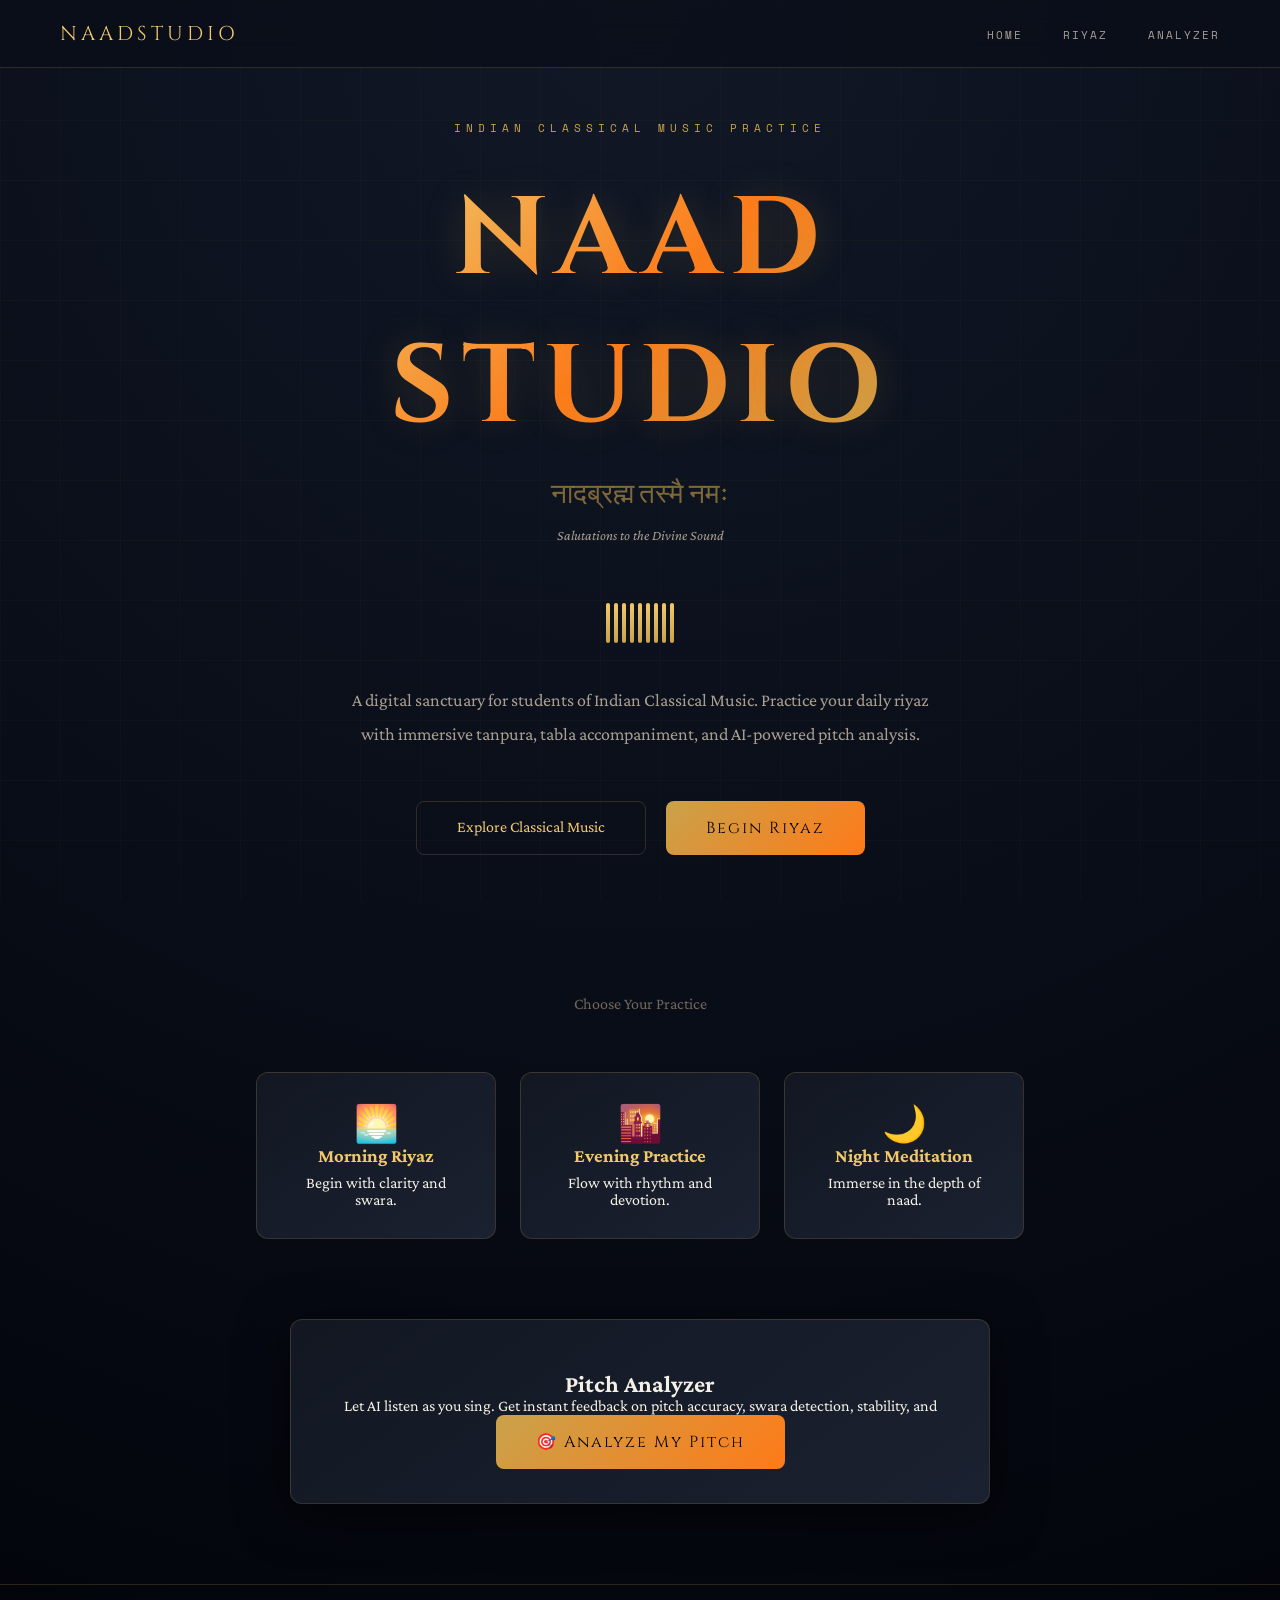
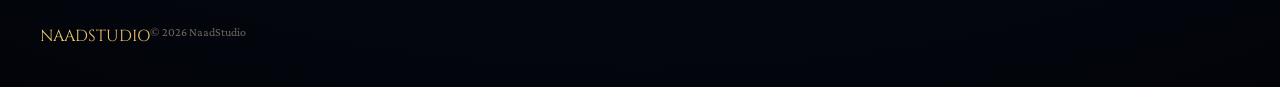
==== index.html @ 083ef7b0 "Rename home.html to index.html" ====
<!DOCTYPE html>
<html lang="en">
<head>
<meta charset="UTF-8">
<title>NaadStudio – Welcome</title>
<meta name="viewport" content="width=device-width, initial-scale=1.0">

<link href="https://fonts.googleapis.com/css2?family=Cinzel:wght@400;600;700&family=Crimson+Pro:ital,wght@0,300;0,400;1,300;1,400&family=Space+Mono:wght@400;700&display=swap" rel="stylesheet">

<style>
:root {
  --bg: #0b0e14;
  --surface: #121722;
  --surface2: #1a2130;

  --gold: #c9a24a;
  --gold-light: #f2c86b;
  --gold-dim: rgba(201,162,74,0.12);

  --accent: #ff7a18;

  --text: #f5f0e6;
  --text-muted: #a89f91;
  --text-dim: #6f675b;

  --border: rgba(201,162,74,0.2);
  --glow: 0 0 60px rgba(201,162,74,0.15);
}

* { margin: 0; padding: 0; box-sizing: border-box; }

body {
  font-family: 'Crimson Pro', serif;
  background: radial-gradient(circle at top, #111827, #02040a);
  color: var(--text);
  overflow-x: hidden;
}

/* GRID BG */
body::before {
  content: "";
  position: fixed;
  inset: 0;
  background-image:
    linear-gradient(rgba(201,162,74,0.03) 1px, transparent 1px),
    linear-gradient(90deg, rgba(201,162,74,0.03) 1px, transparent 1px);
  background-size: 60px 60px;
  pointer-events: none;
}

/* NAV */
nav {
  position: fixed;
  top: 0; left: 0; right: 0;
  z-index: 100;
  display: flex;
  justify-content: space-between;
  align-items: center;
  padding: 20px 60px;
  background: rgba(10, 14, 25, 0.75);
  backdrop-filter: blur(14px);
  border-bottom: 1px solid var(--border);
}

.nav-logo {
  font-family: 'Cinzel', serif;
  font-size: 20px;
  letter-spacing: 4px;
  color: var(--gold-light);
  text-decoration: none;
}

.nav-links {
  display: flex;
  gap: 40px;
  list-style: none;
}

.nav-links a {
  color: var(--text-muted);
  text-decoration: none;
  font-family: 'Space Mono', monospace;
  font-size: 11px;
  letter-spacing: 2px;
  text-transform: uppercase;
  transition: all 0.3s ease;
}

.nav-links a:hover {
  color: var(--gold-light);
  letter-spacing: 3px;
}

/* HERO */
.hero {
  min-height: 100vh;
  display: flex;
  flex-direction: column;
  align-items: center;
  justify-content: center;
  text-align: center;
  padding: 120px 40px 80px;
}

.hero-eyebrow {
  font-family: 'Space Mono', monospace;
  font-size: 11px;
  letter-spacing: 5px;
  text-transform: uppercase;
  color: var(--gold);
  margin-bottom: 30px;
}

.hero-title {
  font-family: 'Cinzel', serif;
  font-size: clamp(52px, 9vw, 110px);
  letter-spacing: 8px;
  background: linear-gradient(135deg,#f2c86b,#ff7a18,#c9a24a);
  -webkit-background-clip: text;
  -webkit-text-fill-color: transparent;
  text-shadow: 0 0 40px rgba(201,162,74,0.2);
}

.hero-subtitle-devanagari {
  font-size: 28px;
  color: rgba(201,162,74,0.6);
  margin: 16px 0;
}

.hero-meaning {
  font-size: 14px;
  color: var(--text-muted);
  font-style: italic;
  margin-bottom: 40px;
}

/* WAVE */
.wave-display {
  display: flex;
  height: 40px;
  margin: 20px 0 40px;
}

.wave-bar {
  width: 4px;
  margin: 0 2px;
  border-radius: 10px;
  background: linear-gradient(to top, var(--gold), var(--gold-light));
  animation: wave 1.1s ease-in-out infinite;
}

@keyframes wave {
  0%,100% { transform: scaleY(0.3); }
  50% { transform: scaleY(1); }
}

.hero-desc {
  font-size: 18px;
  max-width: 600px;
  color: var(--text-muted);
  line-height: 1.9;
  margin-bottom: 50px;
}

/* BUTTONS */
.btn-row { display: flex; gap: 20px; }

.btn-primary {
  padding: 16px 40px;
  border-radius: 8px;
  background: linear-gradient(135deg,#c9a24a,#ff7a18);
  color: #000;
  text-decoration: none;
  font-family: 'Cinzel';
  letter-spacing: 2px;
  transition: 0.3s;
}

.btn-primary:hover {
  transform: translateY(-4px);
  box-shadow: 0 10px 40px rgba(255,122,24,0.3);
}

.btn-outline {
  padding: 16px 40px;
  border-radius: 8px;
  border: 1px solid var(--border);
  color: var(--gold-light);
  text-decoration: none;
}

.btn-outline:hover {
  background: rgba(201,162,74,0.1);
}

/* SECTION */
.section-divider {
  margin: 60px auto;
  text-align: center;
  color: var(--text-dim);
}

/* CARDS */
.mood-grid {
  display: flex;
  justify-content: center;
  gap: 24px;
  flex-wrap: wrap;
}

.mood-card {
  width: 240px;
  padding: 30px;
  border-radius: 12px;
  text-align: center;
  background: linear-gradient(145deg,#121722,#1a2130);
  border: 1px solid var(--border);
  transition: 0.4s;
  text-decoration: none;
  color: var(--text);
}

.mood-card:hover {
  transform: translateY(-10px) scale(1.02);
  box-shadow: var(--glow);
  border-color: var(--gold);
}

.mood-icon {
  font-size: 36px;
  margin-bottom: 10px;
}

.mood-card h3 {
  color: var(--gold-light);
  margin-bottom: 8px;
}

/* FEATURE */
.feature-card {
  max-width: 700px;
  margin: 80px auto;
  padding: 50px;
  border-radius: 12px;
  background: linear-gradient(145deg,#121722,#1a2130);
  border: 1px solid var(--border);
  text-align: center;
  box-shadow: 0 10px 50px rgba(0,0,0,0.6);
  animation: float 6s ease-in-out infinite;
}

@keyframes float {
  0%,100% { transform: translateY(0); }
  50% { transform: translateY(-6px); }
}

/* FOOTER */
footer {
  padding: 40px;
  border-top: 1px solid var(--border);
  display: flex;00000
  justify-content: space-between;
}

.footer-logo {
  font-family: 'Cinzel';
  color: var(--gold-light);
}

.footer-copy {
  font-size: 12px;
  color: var(--text-dim);
}
</style>
</head>

<body>

<nav>
  <a href="home.html" class="nav-logo">NAADSTUDIO</a>
  <ul class="nav-links">
    <li><a href="home.html">Home</a></li>
    <li><a href="index.html">Riyaz</a></li>
    <li><a href="analyzer.html">Analyzer</a></li>
    
  </ul>
</nav>

<section class="hero">
  <div class="hero-eyebrow">Indian Classical Music Practice</div>
  <h1 class="hero-title">NAAD<br>STUDIO</h1>
  <div class="hero-subtitle-devanagari">नादब्रह्म तस्मै नमः</div>
  <div class="hero-meaning">Salutations to the Divine Sound</div>

  <div class="wave-display">
    <span class="wave-bar"></span><span class="wave-bar"></span><span class="wave-bar"></span>
    <span class="wave-bar"></span><span class="wave-bar"></span><span class="wave-bar"></span>
    <span class="wave-bar"></span><span class="wave-bar"></span><span class="wave-bar"></span>
  </div>

  <p class="hero-desc">
    A digital sanctuary for students of Indian Classical Music.
    Practice your daily riyaz with immersive tanpura, tabla accompaniment,
    and AI-powered pitch analysis.
  </p>

  <div class="btn-row">
    <a href="https://en.wikipedia.org/wiki/Indian_classical_music" target="_blank" class="btn-outline">Explore Classical Music</a>
    <a href="index.html" class="btn-primary">Begin Riyaz</a>
  </div>
</section>

<div class="section-divider">Choose Your Practice</div>

<section class="mood-grid">
  <a href="index.html" class="mood-card">
    <span class="mood-icon">🌅</span>
    <h3>Morning Riyaz</h3>
    <p>Begin with clarity and swara.</p>
  </a>

  <a href="index.html" class="mood-card">
    <span class="mood-icon">🌇</span>
    <h3>Evening Practice</h3>
    <p>Flow with rhythm and devotion.</p>
  </a>

  <a href="index.html" class="mood-card">
    <span class="mood-icon">🌙</span>
    <h3>Night Meditation</h3>
    <p>Immerse in the depth of naad.</p>
  </a>
</section>

<section class="feature-card">
  <h2>Pitch Analyzer</h2>
  <p>Let AI listen as you sing. Get instant feedback on pitch accuracy, swara detection, stability, and sustain — your personal digital guru.</p>
  <a href="analyzer.html" class="btn-primary">🎯 Analyze My Pitch</a>
</section>

<footer>
  <div class="footer-logo">NAADSTUDIO</div>
  <div>
    <div class="footer-copy">© 2026 NaadStudio</div>
  </div>
</footer>

</body>
</html>
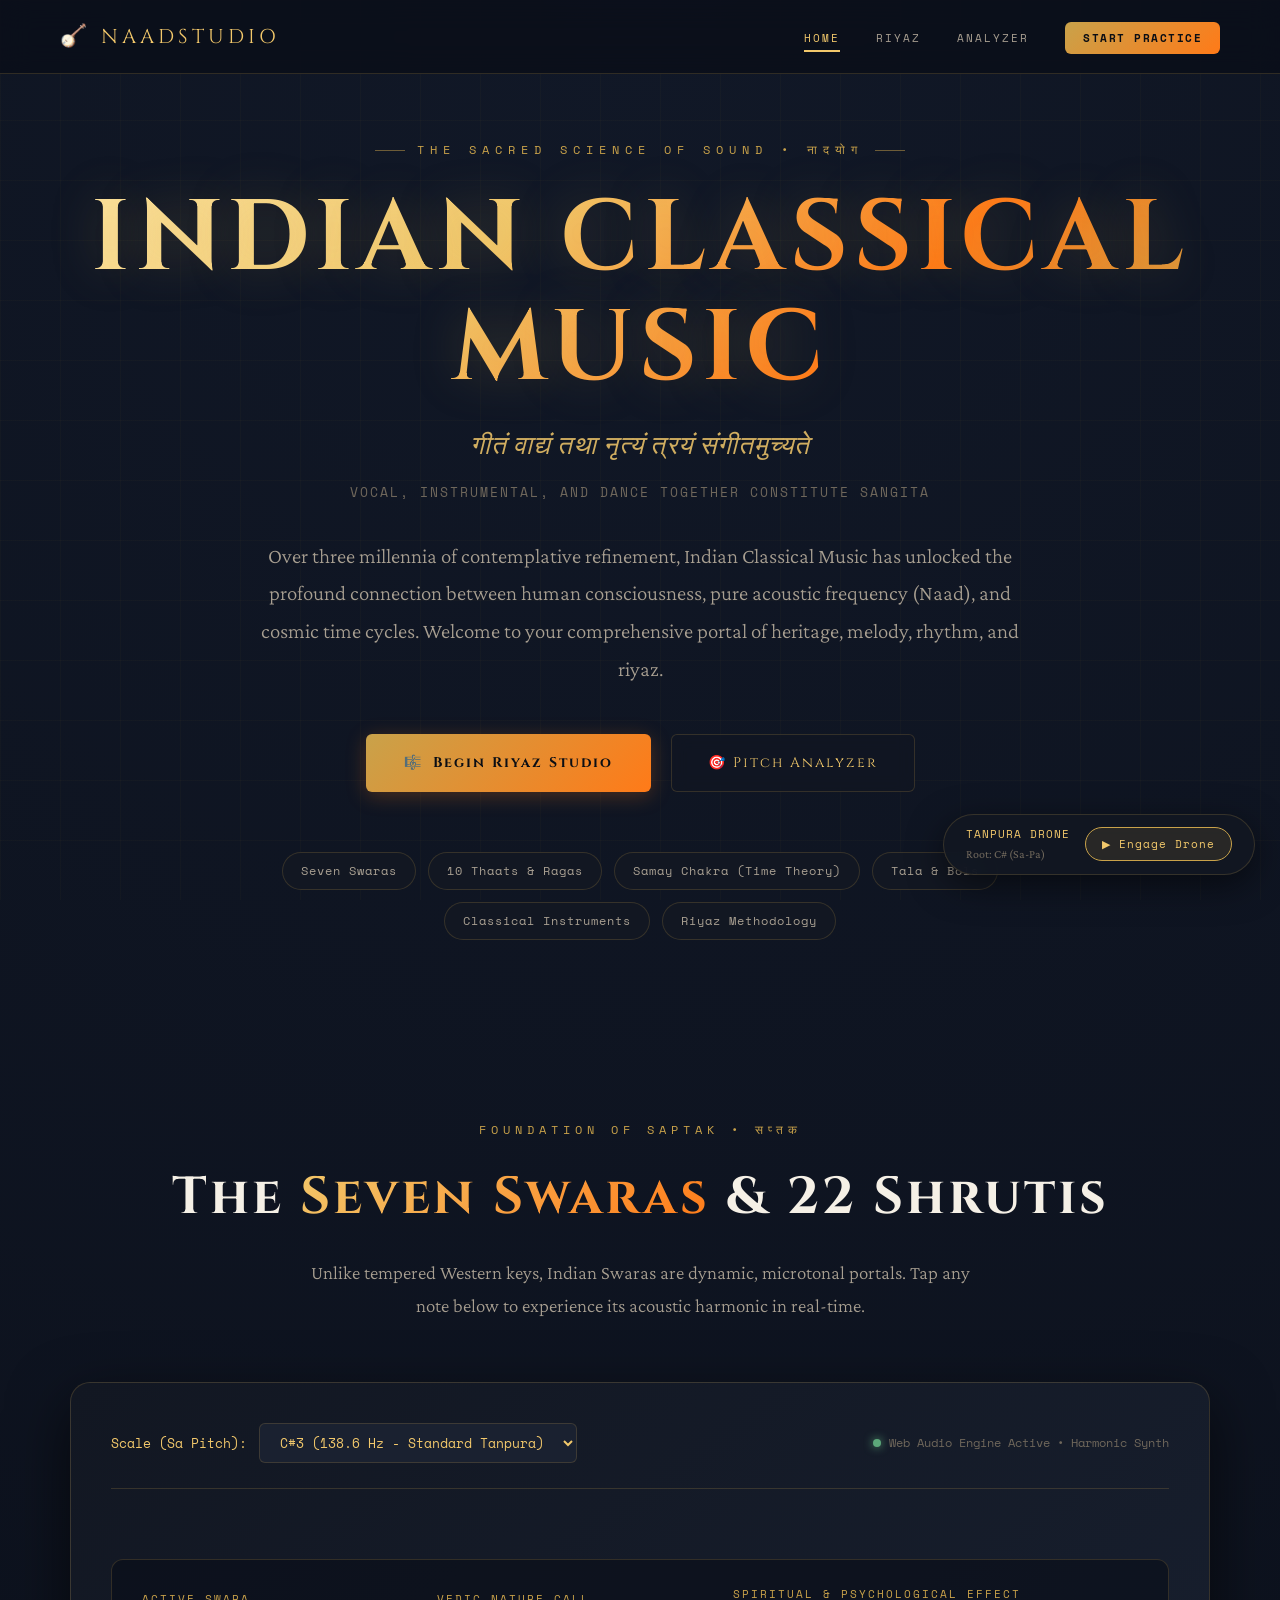
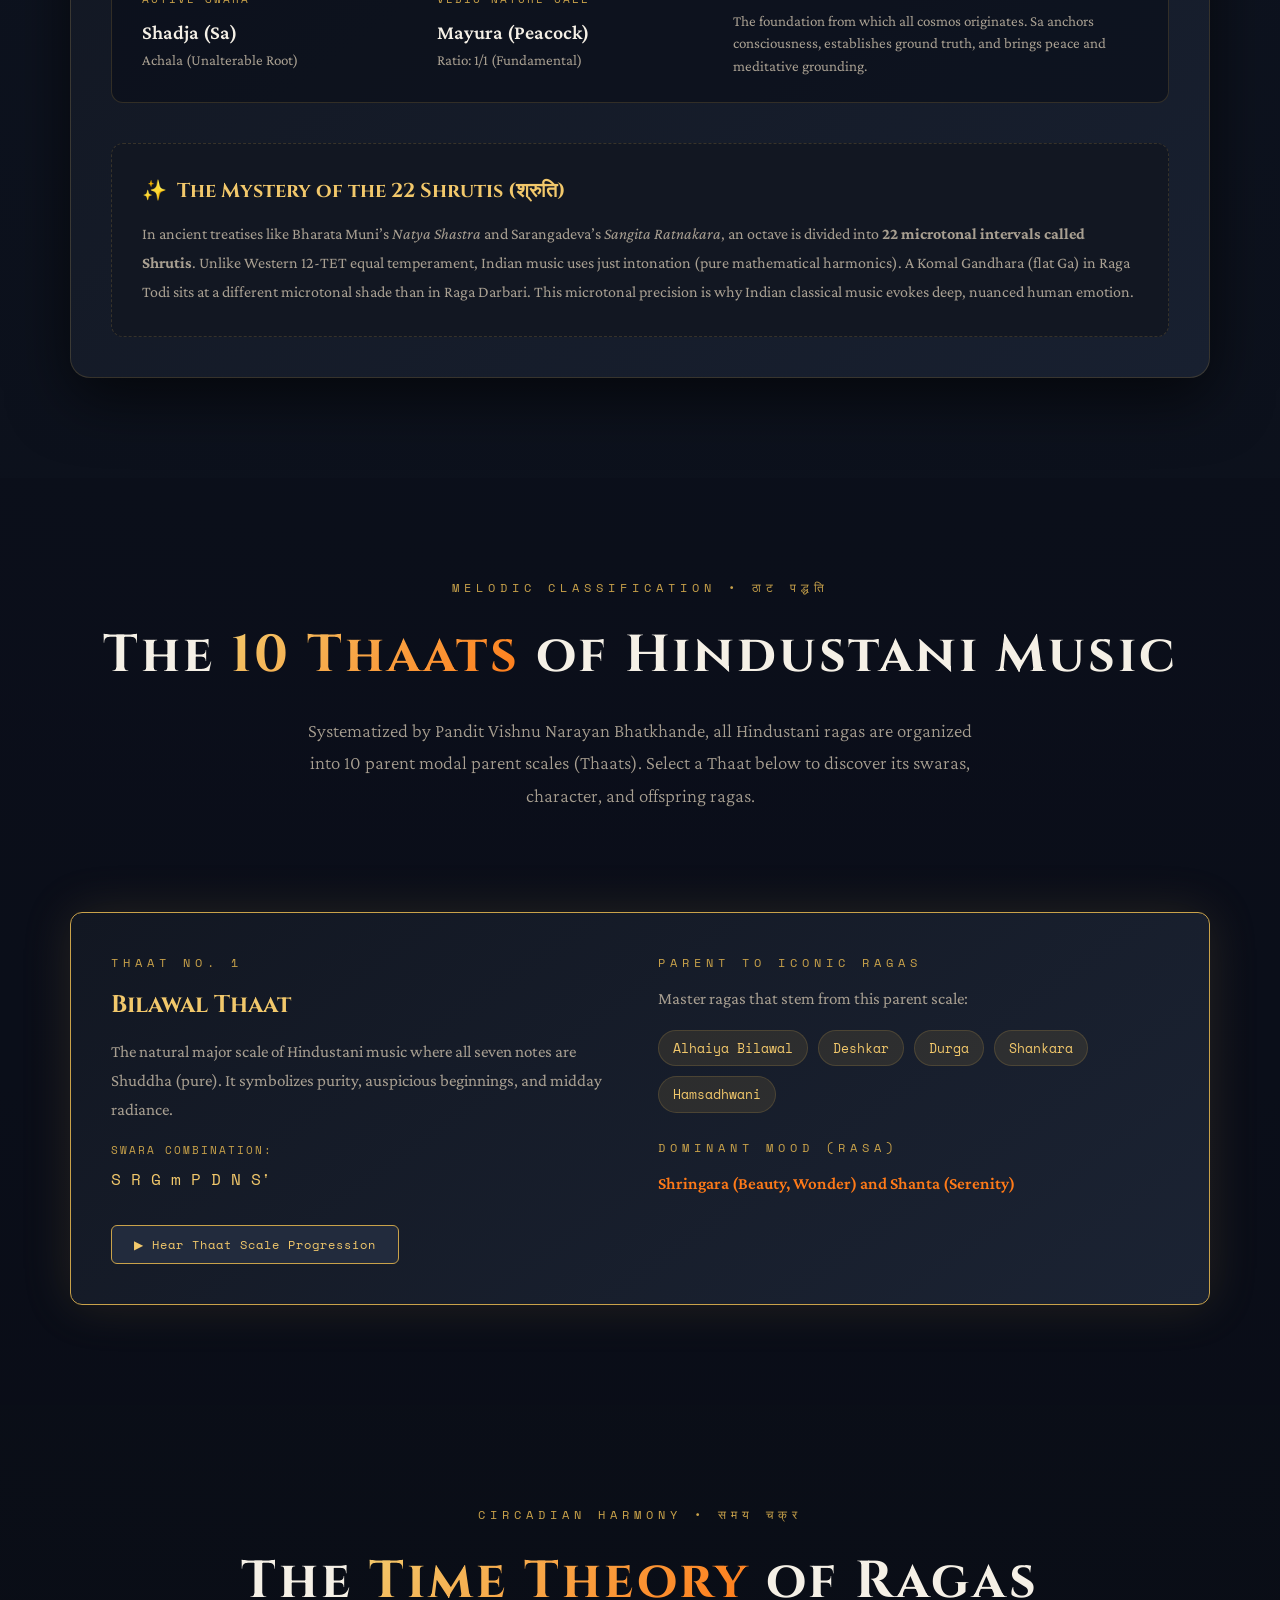
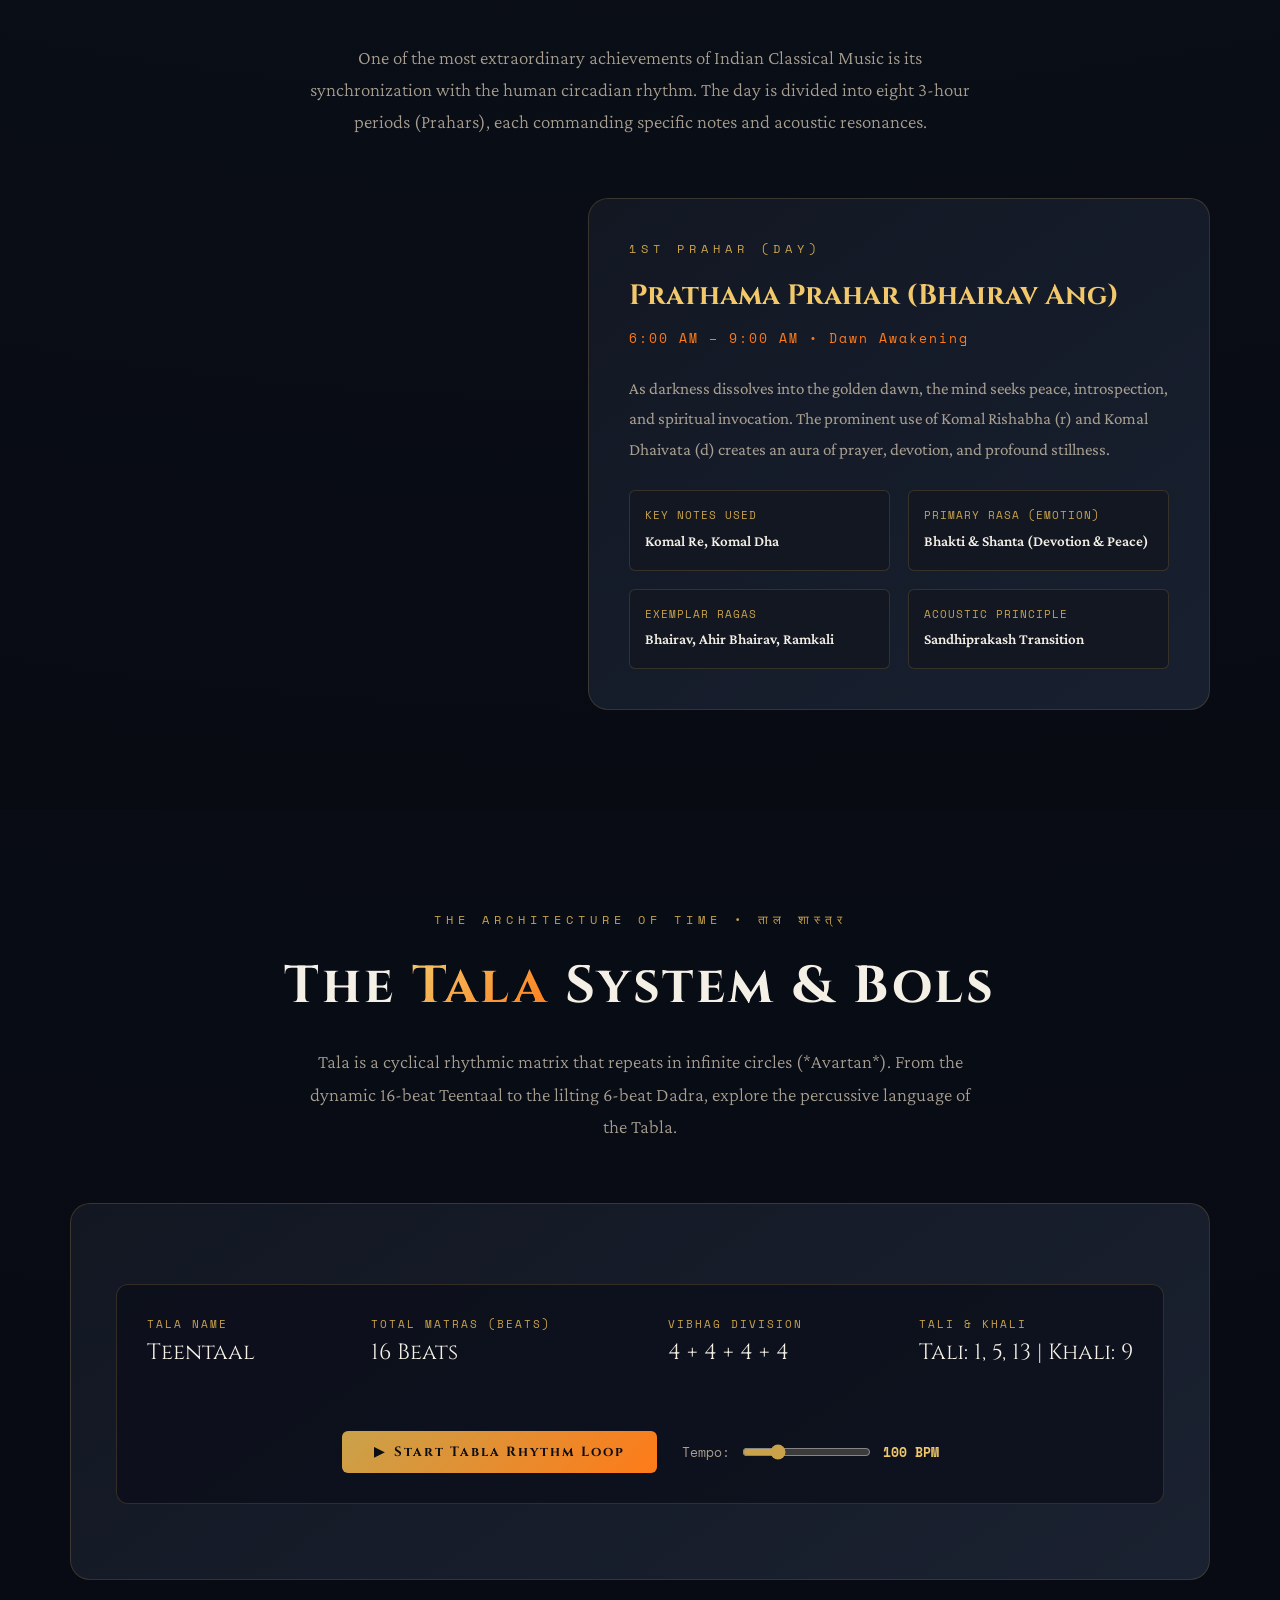
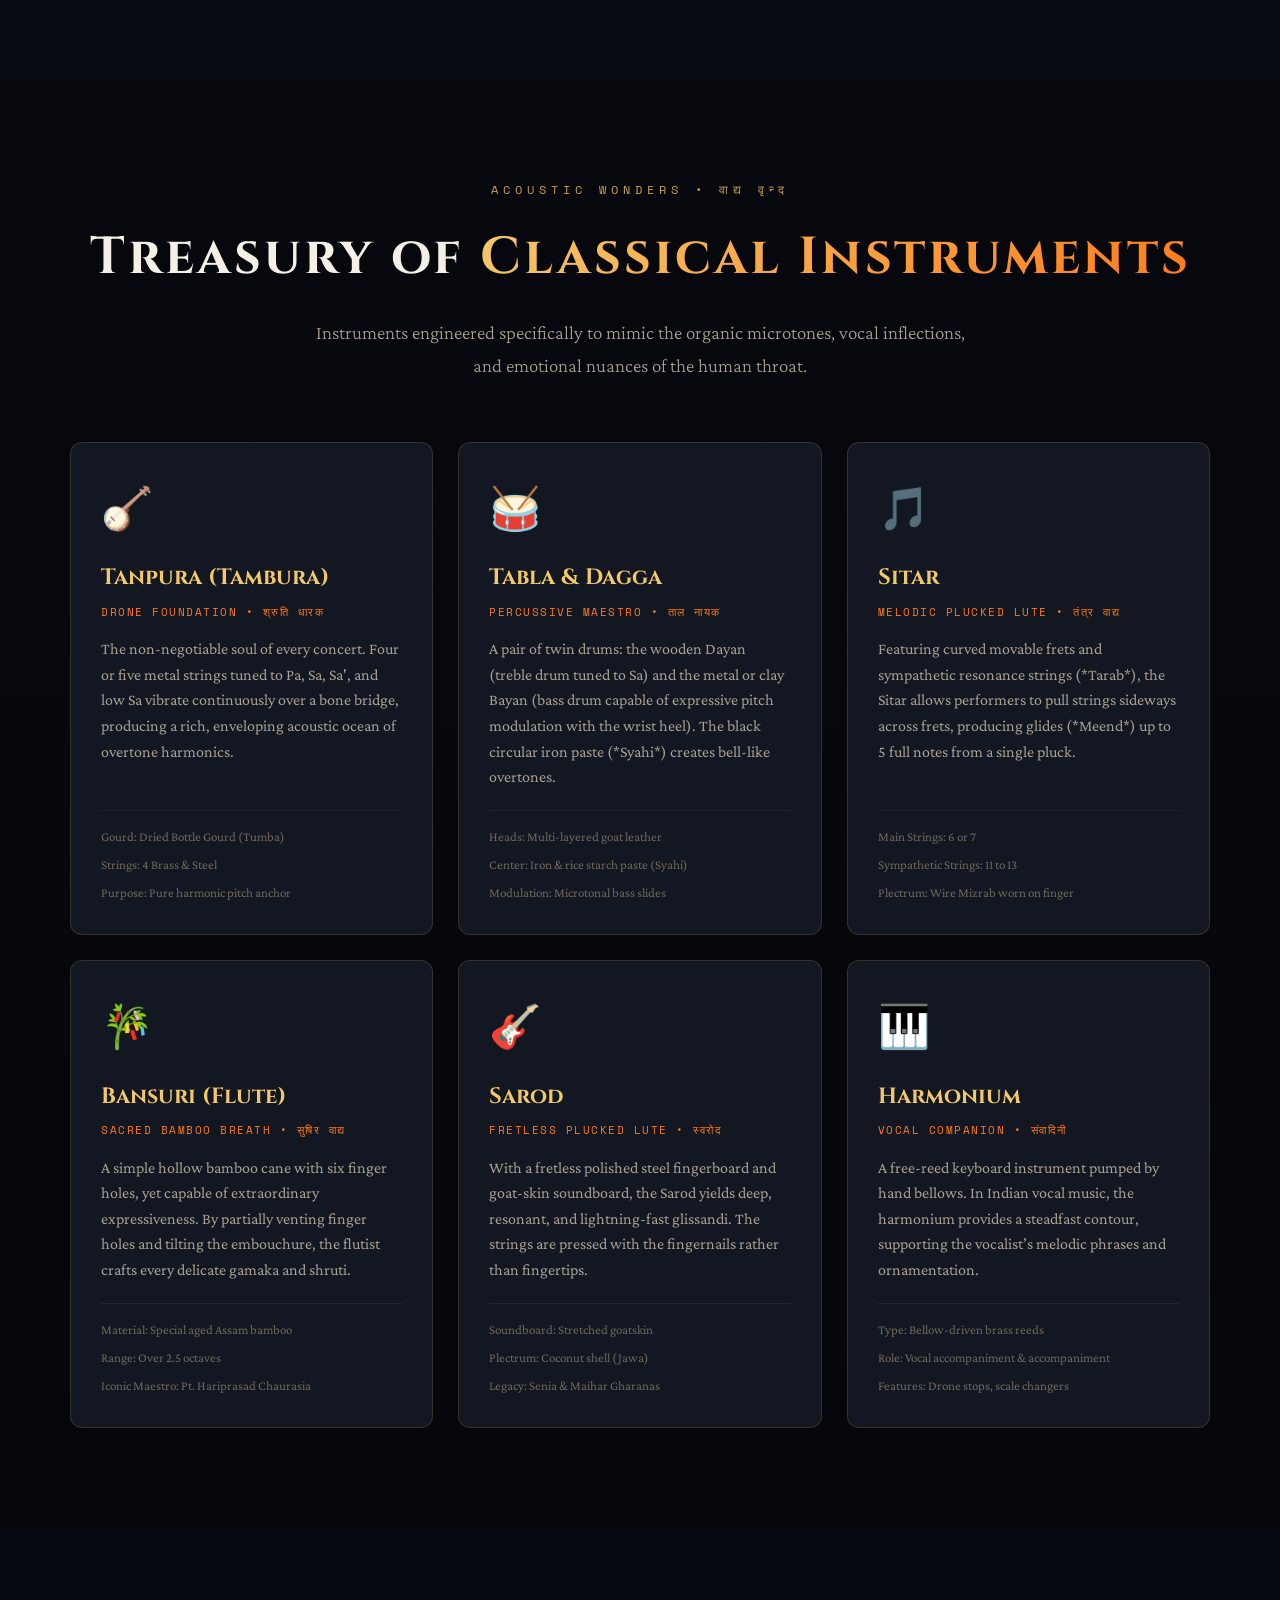
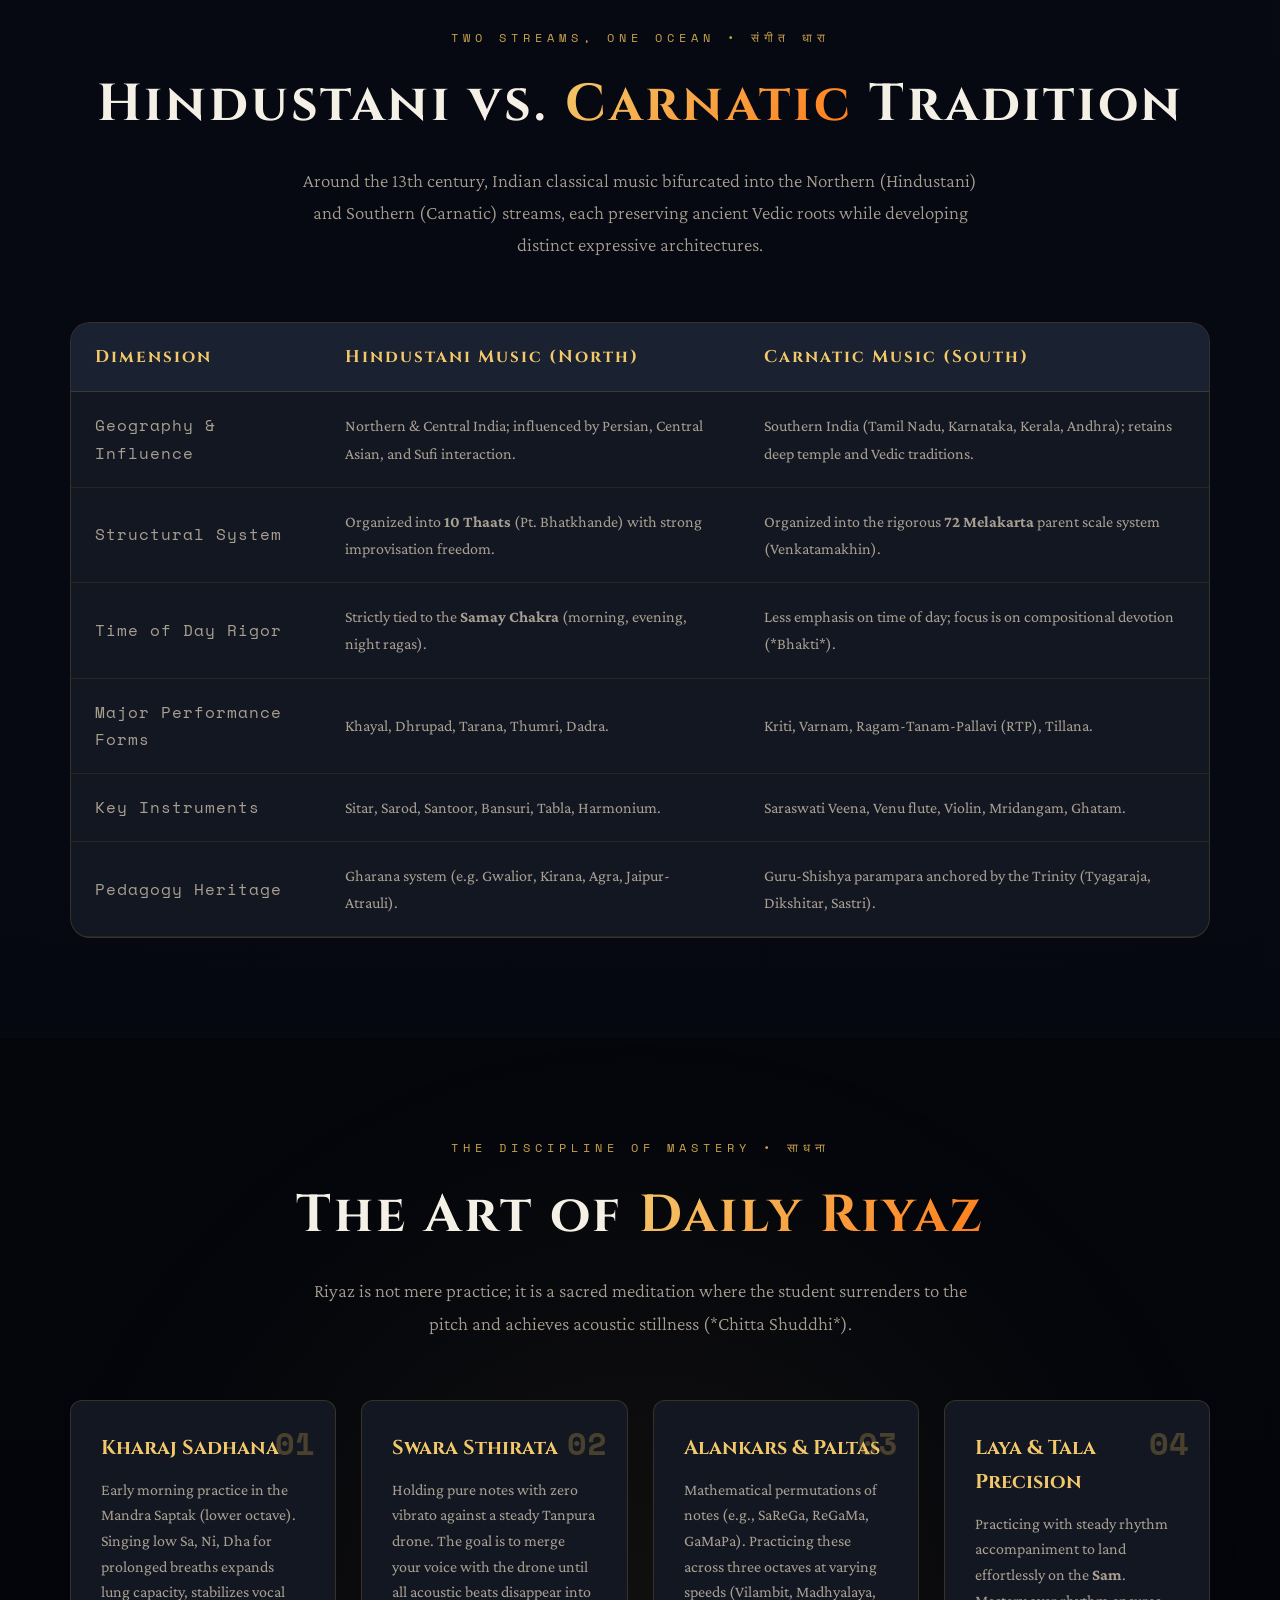
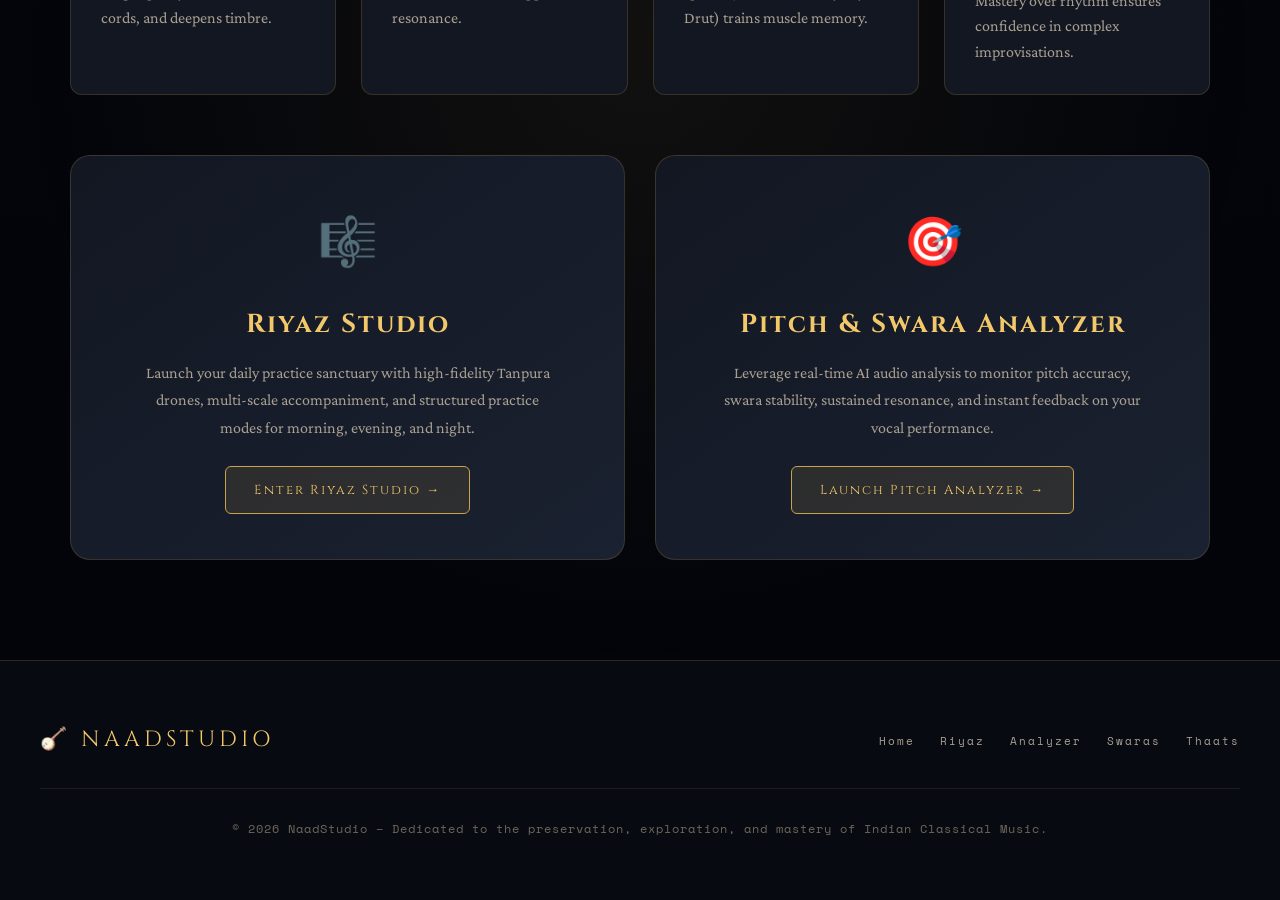
==== commit 3418dfaa: "Update index.html" ====
--- a/index.html
+++ b/index.html
@@ -2,64 +2,92 @@
 <html lang="en">
 <head>
 <meta charset="UTF-8">
-<title>NaadStudio – Welcome</title>
 <meta name="viewport" content="width=device-width, initial-scale=1.0">
-
-<link href="https://fonts.googleapis.com/css2?family=Cinzel:wght@400;600;700&family=Crimson+Pro:ital,wght@0,300;0,400;1,300;1,400&family=Space+Mono:wght@400;700&display=swap" rel="stylesheet">
+<title>NaadStudio – The Heritage of Indian Classical Music</title>
+<meta name="description" content="Discover the sacred science of Indian Classical Music: 7 Swaras, 22 Shrutis, 10 Thaats, Ragas, Talas, and the ancient art of Riyaz.">
+
+<link rel="preconnect" href="https://fonts.googleapis.com">
+<link rel="preconnect" href="https://fonts.gstatic.com" crossorigin>
+<link href="https://fonts.googleapis.com/css2?family=Cinzel:wght@400;600;700;800&family=Crimson+Pro:ital,wght@0,300;0,400;0,600;1,300;1,400;1,600&family=Space+Mono:ital,wght@0,400;0,700;1,400&display=swap" rel="stylesheet">
 
 <style>
 :root {
   --bg: #0b0e14;
   --surface: #121722;
   --surface2: #1a2130;
+  --surface3: #222b3d;
 
   --gold: #c9a24a;
   --gold-light: #f2c86b;
-  --gold-dim: rgba(201,162,74,0.12);
+  --gold-bright: #ffe08a;
+  --gold-dim: rgba(201, 162, 74, 0.12);
+  --gold-glow: rgba(201, 162, 74, 0.25);
 
   --accent: #ff7a18;
+  --accent-glow: rgba(255, 122, 24, 0.3);
 
   --text: #f5f0e6;
   --text-muted: #a89f91;
   --text-dim: #6f675b;
 
-  --border: rgba(201,162,74,0.2);
-  --glow: 0 0 60px rgba(201,162,74,0.15);
-}
-
-* { margin: 0; padding: 0; box-sizing: border-box; }
+  --border: rgba(201, 162, 74, 0.2);
+  --border-focus: rgba(242, 200, 107, 0.5);
+  --glow: 0 0 50px rgba(201, 162, 74, 0.15);
+  --glow-strong: 0 0 60px rgba(255, 122, 24, 0.25);
+
+  --radius-sm: 6px;
+  --radius-md: 12px;
+  --radius-lg: 20px;
+}
+
+* {
+  margin: 0;
+  padding: 0;
+  box-sizing: border-box;
+}
+
+html {
+  scroll-behavior: smooth;
+}
 
 body {
   font-family: 'Crimson Pro', serif;
-  background: radial-gradient(circle at top, #111827, #02040a);
+  background: radial-gradient(circle at top, #111827 0%, #06080e 55%, #02040a 100%);
   color: var(--text);
   overflow-x: hidden;
-}
-
-/* GRID BG */
+  line-height: 1.7;
+  font-size: 18px;
+}
+
+/* Subtle Golden Grid Pattern Background */
 body::before {
   content: "";
   position: fixed;
   inset: 0;
   background-image:
-    linear-gradient(rgba(201,162,74,0.03) 1px, transparent 1px),
-    linear-gradient(90deg, rgba(201,162,74,0.03) 1px, transparent 1px);
+    linear-gradient(rgba(201, 162, 74, 0.03) 1px, transparent 1px),
+    linear-gradient(90deg, rgba(201, 162, 74, 0.03) 1px, transparent 1px);
   background-size: 60px 60px;
   pointer-events: none;
-}
-
-/* NAV */
+  z-index: 0;
+}
+
+/* NAVIGATION */
 nav {
   position: fixed;
-  top: 0; left: 0; right: 0;
-  z-index: 100;
+  top: 0;
+  left: 0;
+  right: 0;
+  z-index: 1000;
   display: flex;
   justify-content: space-between;
   align-items: center;
-  padding: 20px 60px;
-  background: rgba(10, 14, 25, 0.75);
-  backdrop-filter: blur(14px);
+  padding: 18px 60px;
+  background: rgba(10, 14, 25, 0.82);
+  backdrop-filter: blur(16px);
+  -webkit-backdrop-filter: blur(16px);
   border-bottom: 1px solid var(--border);
+  transition: all 0.3s ease;
 }
 
 .nav-logo {
@@ -68,12 +96,28 @@
   letter-spacing: 4px;
   color: var(--gold-light);
   text-decoration: none;
+  display: flex;
+  align-items: center;
+  gap: 10px;
+  transition: color 0.3s ease;
+}
+
+.nav-logo:hover {
+  color: #fff;
+  text-shadow: 0 0 20px var(--gold-light);
+}
+
+.nav-logo-icon {
+  display: inline-block;
+  font-size: 22px;
+  color: var(--accent);
 }
 
 .nav-links {
   display: flex;
-  gap: 40px;
+  gap: 36px;
   list-style: none;
+  align-items: center;
 }
 
 .nav-links a {
@@ -84,266 +128,2171 @@
   letter-spacing: 2px;
   text-transform: uppercase;
   transition: all 0.3s ease;
-}
-
-.nav-links a:hover {
-  color: var(--gold-light);
-  letter-spacing: 3px;
-}
-
-/* HERO */
+  position: relative;
+  padding: 6px 0;
+}
+
+.nav-links a::after {
+  content: "";
+  position: absolute;
+  bottom: 0;
+  left: 0;
+  width: 0%;
+  height: 2px;
+  background: var(--gold-light);
+  transition: width 0.3s ease;
+}
+
+.nav-links a:hover,
+.nav-links a.active {
+  color: var(--gold-light);
+}
+
+.nav-links a.active::after,
+.nav-links a:hover::after {
+  width: 100%;
+}
+
+.nav-btn {
+  padding: 8px 18px !important;
+  background: linear-gradient(135deg, var(--gold), var(--accent));
+  color: #0b0e14 !important;
+  border-radius: var(--radius-sm);
+  font-weight: 700;
+  letter-spacing: 1.5px !important;
+  text-decoration: none;
+  transition: transform 0.2s ease, box-shadow 0.2s ease !important;
+}
+
+.nav-btn::after {
+  display: none !important;
+}
+
+.nav-btn:hover {
+  transform: translateY(-2px);
+  box-shadow: 0 4px 20px var(--accent-glow);
+}
+
+/* FLOATING TANPURA DRONE CONTROLLER (STICKY) */
+.drone-bar {
+  position: fixed;
+  bottom: 25px;
+  right: 25px;
+  z-index: 999;
+  background: rgba(18, 23, 34, 0.92);
+  backdrop-filter: blur(12px);
+  border: 1px solid var(--border);
+  border-radius: 50px;
+  padding: 10px 22px;
+  display: flex;
+  align-items: center;
+  gap: 15px;
+  box-shadow: 0 10px 35px rgba(0, 0, 0, 0.5);
+  transition: all 0.3s ease;
+}
+
+.drone-bar:hover {
+  border-color: var(--gold);
+  box-shadow: 0 10px 40px var(--gold-glow);
+}
+
+.drone-info {
+  display: flex;
+  flex-direction: column;
+}
+
+.drone-title {
+  font-family: 'Space Mono', monospace;
+  font-size: 11px;
+  color: var(--gold-light);
+  letter-spacing: 1px;
+  text-transform: uppercase;
+}
+
+.drone-sub {
+  font-size: 12px;
+  color: var(--text-dim);
+}
+
+.drone-btn {
+  background: var(--gold-dim);
+  border: 1px solid var(--gold);
+  color: var(--gold-light);
+  padding: 8px 16px;
+  border-radius: 30px;
+  font-family: 'Space Mono', monospace;
+  font-size: 11px;
+  cursor: pointer;
+  letter-spacing: 1px;
+  display: flex;
+  align-items: center;
+  gap: 8px;
+  transition: all 0.3s ease;
+}
+
+.drone-btn:hover {
+  background: var(--gold);
+  color: #0b0e14;
+}
+
+.drone-btn.playing {
+  background: linear-gradient(135deg, var(--gold), var(--accent));
+  color: #0b0e14;
+  font-weight: 700;
+  box-shadow: 0 0 15px var(--accent-glow);
+}
+
+/* CONTAINER & LAYOUT */
+.container {
+  max-width: 1200px;
+  margin: 0 auto;
+  padding: 0 30px;
+  position: relative;
+  z-index: 1;
+}
+
+/* HERO SECTION */
 .hero {
   min-height: 100vh;
   display: flex;
   flex-direction: column;
-  align-items: center;
   justify-content: center;
+  align-items: center;
   text-align: center;
-  padding: 120px 40px 80px;
+  padding: 140px 20px 80px;
+  position: relative;
+  z-index: 1;
 }
 
 .hero-eyebrow {
   font-family: 'Space Mono', monospace;
-  font-size: 11px;
-  letter-spacing: 5px;
+  font-size: 12px;
+  letter-spacing: 6px;
   text-transform: uppercase;
   color: var(--gold);
-  margin-bottom: 30px;
+  margin-bottom: 24px;
+  display: inline-flex;
+  align-items: center;
+  gap: 12px;
+}
+
+.hero-eyebrow::before,
+.hero-eyebrow::after {
+  content: "";
+  display: inline-block;
+  width: 30px;
+  height: 1px;
+  background: var(--gold);
+  opacity: 0.5;
 }
 
 .hero-title {
   font-family: 'Cinzel', serif;
-  font-size: clamp(52px, 9vw, 110px);
-  letter-spacing: 8px;
-  background: linear-gradient(135deg,#f2c86b,#ff7a18,#c9a24a);
+  font-size: clamp(48px, 8vw, 100px);
+  font-weight: 700;
+  letter-spacing: 6px;
+  line-height: 1.1;
+  background: linear-gradient(135deg, #fce29d 0%, #f2c86b 35%, #ff7a18 70%, #c9a24a 100%);
   -webkit-background-clip: text;
   -webkit-text-fill-color: transparent;
-  text-shadow: 0 0 40px rgba(201,162,74,0.2);
-}
-
-.hero-subtitle-devanagari {
-  font-size: 28px;
-  color: rgba(201,162,74,0.6);
-  margin: 16px 0;
-}
-
-.hero-meaning {
+  text-shadow: 0 0 50px rgba(201, 162, 74, 0.25);
+  margin-bottom: 20px;
+}
+
+.hero-shloka {
+  font-size: 26px;
+  color: var(--gold-light);
+  opacity: 0.85;
+  font-style: italic;
+  margin-bottom: 12px;
+  letter-spacing: 1px;
+}
+
+.hero-shloka-meaning {
+  font-family: 'Space Mono', monospace;
+  font-size: 13px;
+  color: var(--text-dim);
+  letter-spacing: 2px;
+  text-transform: uppercase;
+  margin-bottom: 35px;
+}
+
+.hero-desc {
+  max-width: 780px;
+  font-size: 21px;
+  color: var(--text-muted);
+  line-height: 1.8;
+  margin-bottom: 45px;
+  font-weight: 300;
+}
+
+.hero-actions {
+  display: flex;
+  gap: 20px;
+  flex-wrap: wrap;
+  justify-content: center;
+  margin-bottom: 60px;
+}
+
+.btn-primary {
+  padding: 16px 38px;
+  border-radius: var(--radius-sm);
+  background: linear-gradient(135deg, #c9a24a, #ff7a18);
+  color: #0b0e14;
+  text-decoration: none;
+  font-family: 'Cinzel', serif;
+  font-weight: 700;
+  letter-spacing: 2px;
   font-size: 14px;
-  color: var(--text-muted);
-  font-style: italic;
-  margin-bottom: 40px;
-}
-
-/* WAVE */
-.wave-display {
-  display: flex;
-  height: 40px;
-  margin: 20px 0 40px;
-}
-
-.wave-bar {
-  width: 4px;
-  margin: 0 2px;
-  border-radius: 10px;
-  background: linear-gradient(to top, var(--gold), var(--gold-light));
-  animation: wave 1.1s ease-in-out infinite;
-}
-
-@keyframes wave {
-  0%,100% { transform: scaleY(0.3); }
-  50% { transform: scaleY(1); }
-}
-
-.hero-desc {
-  font-size: 18px;
-  max-width: 600px;
-  color: var(--text-muted);
-  line-height: 1.9;
-  margin-bottom: 50px;
-}
-
-/* BUTTONS */
-.btn-row { display: flex; gap: 20px; }
-
-.btn-primary {
-  padding: 16px 40px;
-  border-radius: 8px;
-  background: linear-gradient(135deg,#c9a24a,#ff7a18);
-  color: #000;
-  text-decoration: none;
-  font-family: 'Cinzel';
-  letter-spacing: 2px;
-  transition: 0.3s;
+  transition: all 0.3s ease;
+  display: inline-flex;
+  align-items: center;
+  gap: 10px;
+  box-shadow: 0 4px 20px rgba(255, 122, 24, 0.25);
 }
 
 .btn-primary:hover {
   transform: translateY(-4px);
-  box-shadow: 0 10px 40px rgba(255,122,24,0.3);
+  box-shadow: 0 10px 40px rgba(255, 122, 24, 0.4);
+  color: #000;
 }
 
 .btn-outline {
-  padding: 16px 40px;
-  border-radius: 8px;
+  padding: 16px 36px;
+  border-radius: var(--radius-sm);
   border: 1px solid var(--border);
   color: var(--gold-light);
   text-decoration: none;
+  font-family: 'Cinzel', serif;
+  letter-spacing: 2px;
+  font-size: 14px;
+  background: rgba(18, 23, 34, 0.6);
+  backdrop-filter: blur(8px);
+  transition: all 0.3s ease;
 }
 
 .btn-outline:hover {
-  background: rgba(201,162,74,0.1);
-}
-
-/* SECTION */
-.section-divider {
-  margin: 60px auto;
+  background: var(--gold-dim);
+  border-color: var(--gold-light);
+  transform: translateY(-3px);
+  box-shadow: var(--glow);
+}
+
+/* QUICK NAV PILLS */
+.quick-pills {
+  display: flex;
+  gap: 12px;
+  flex-wrap: wrap;
+  justify-content: center;
+  max-width: 900px;
+}
+
+.pill-link {
+  padding: 8px 18px;
+  background: var(--surface);
+  border: 1px solid var(--border);
+  border-radius: 30px;
+  color: var(--text-muted);
+  text-decoration: none;
+  font-family: 'Space Mono', monospace;
+  font-size: 12px;
+  letter-spacing: 1px;
+  transition: all 0.3s ease;
+}
+
+.pill-link:hover {
+  border-color: var(--gold);
+  color: var(--gold-light);
+  transform: translateY(-2px);
+  background: var(--surface2);
+}
+
+/* SECTION COMMON STYLING */
+section {
+  padding: 100px 0;
+  position: relative;
+  z-index: 1;
+}
+
+.section-header {
   text-align: center;
+  margin-bottom: 60px;
+}
+
+.section-eyebrow {
+  font-family: 'Space Mono', monospace;
+  font-size: 12px;
+  letter-spacing: 5px;
+  color: var(--gold);
+  text-transform: uppercase;
+  margin-bottom: 12px;
+}
+
+.section-title {
+  font-family: 'Cinzel', serif;
+  font-size: clamp(32px, 5vw, 52px);
+  letter-spacing: 3px;
+  color: var(--text);
+  margin-bottom: 16px;
+}
+
+.section-title span {
+  background: linear-gradient(135deg, var(--gold-light), var(--accent));
+  -webkit-background-clip: text;
+  -webkit-text-fill-color: transparent;
+}
+
+.section-subtitle {
+  max-width: 680px;
+  margin: 0 auto;
+  color: var(--text-muted);
+  font-size: 19px;
+  font-weight: 300;
+}
+
+/* SECTION CARDS & GLASS EFFECT */
+.card-base {
+  background: linear-gradient(145deg, rgba(18, 23, 34, 0.9), rgba(26, 33, 48, 0.75));
+  border: 1px solid var(--border);
+  border-radius: var(--radius-md);
+  padding: 35px;
+  backdrop-filter: blur(12px);
+  transition: all 0.35s ease;
+}
+
+.card-base:hover {
+  border-color: var(--gold);
+  box-shadow: var(--glow);
+  transform: translateY(-4px);
+}
+
+/* SECTION 1: THE 7 SWARAS & SYNTHESIZER */
+.swara-wrapper {
+  background: linear-gradient(145deg, #121722, #182030);
+  border: 1px solid var(--border);
+  border-radius: var(--radius-lg);
+  padding: 40px;
+  box-shadow: 0 20px 60px rgba(0, 0, 0, 0.6);
+}
+
+.swara-control-bar {
+  display: flex;
+  justify-content: space-between;
+  align-items: center;
+  flex-wrap: wrap;
+  gap: 20px;
+  margin-bottom: 35px;
+  padding-bottom: 25px;
+  border-bottom: 1px solid var(--border);
+}
+
+.tonic-selector {
+  display: flex;
+  align-items: center;
+  gap: 12px;
+  font-family: 'Space Mono', monospace;
+  font-size: 13px;
+  color: var(--gold-light);
+}
+
+.tonic-selector select {
+  background: var(--surface2);
+  color: var(--gold-light);
+  border: 1px solid var(--border);
+  padding: 8px 16px;
+  border-radius: var(--radius-sm);
+  font-family: 'Space Mono', monospace;
+  font-size: 13px;
+  outline: none;
+  cursor: pointer;
+}
+
+.tonic-selector select:focus {
+  border-color: var(--gold-light);
+}
+
+.swara-status-indicator {
+  font-family: 'Space Mono', monospace;
+  font-size: 12px;
   color: var(--text-dim);
-}
-
-/* CARDS */
-.mood-grid {
-  display: flex;
+  display: flex;
+  align-items: center;
+  gap: 8px;
+}
+
+.status-dot {
+  width: 8px;
+  height: 8px;
+  border-radius: 50%;
+  background: #5ca87a;
+  box-shadow: 0 0 10px #5ca87a;
+}
+
+/* SWARA KEYBOARD STRIP */
+.swara-grid {
+  display: grid;
+  grid-template-columns: repeat(auto-fit, minmax(80px, 1fr));
+  gap: 12px;
+  margin-bottom: 35px;
+}
+
+.swara-key {
+  background: var(--surface2);
+  border: 1px solid var(--border);
+  border-radius: var(--radius-md);
+  padding: 24px 10px;
+  text-align: center;
+  cursor: pointer;
+  transition: all 0.25s cubic-bezier(0.16, 1, 0.3, 1);
+  display: flex;
+  flex-direction: column;
+  align-items: center;
+  position: relative;
+  overflow: hidden;
+  user-select: none;
+}
+
+.swara-key::before {
+  content: "";
+  position: absolute;
+  top: 0;
+  left: 0;
+  right: 0;
+  height: 3px;
+  background: transparent;
+  transition: background 0.3s ease;
+}
+
+.swara-key.achala::before {
+  background: var(--gold);
+}
+
+.swara-key.komal::before {
+  background: #3b82f6;
+}
+
+.swara-key.teevra::before {
+  background: var(--accent);
+}
+
+.swara-key:hover {
+  transform: translateY(-6px);
+  border-color: var(--gold-light);
+  box-shadow: 0 10px 25px rgba(201, 162, 74, 0.2);
+  background: var(--surface3);
+}
+
+.swara-key.active-note {
+  background: linear-gradient(180deg, rgba(201, 162, 74, 0.3), var(--surface2));
+  border-color: var(--gold-light);
+  transform: translateY(-2px) scale(0.98);
+  box-shadow: 0 0 30px var(--gold-glow);
+}
+
+.swara-symbol {
+  font-family: 'Cinzel', serif;
+  font-size: 26px;
+  font-weight: 700;
+  color: var(--gold-light);
+  margin-bottom: 4px;
+}
+
+.swara-devanagari {
+  font-size: 15px;
+  color: var(--text-muted);
+  margin-bottom: 8px;
+}
+
+.swara-tag {
+  font-family: 'Space Mono', monospace;
+  font-size: 9px;
+  text-transform: uppercase;
+  padding: 2px 6px;
+  border-radius: 4px;
+  letter-spacing: 1px;
+}
+
+.tag-achala {
+  background: rgba(201, 162, 74, 0.15);
+  color: var(--gold-light);
+}
+
+.tag-komal {
+  background: rgba(59, 130, 246, 0.15);
+  color: #93c5fd;
+}
+
+.tag-teevra {
+  background: rgba(255, 122, 24, 0.15);
+  color: #fdba74;
+}
+
+.tag-shuddha {
+  background: rgba(255, 255, 255, 0.08);
+  color: var(--text-muted);
+}
+
+/* SWARA INSPECTOR CARD */
+.swara-inspector {
+  background: rgba(10, 14, 25, 0.65);
+  border: 1px solid var(--border);
+  border-radius: var(--radius-md);
+  padding: 25px 30px;
+  display: grid;
+  grid-template-columns: 1fr 1fr 1.5fr;
+  gap: 25px;
+  align-items: center;
+}
+
+.inspector-item {
+  display: flex;
+  flex-direction: column;
+}
+
+.inspector-label {
+  font-family: 'Space Mono', monospace;
+  font-size: 11px;
+  letter-spacing: 2px;
+  color: var(--gold);
+  text-transform: uppercase;
+  margin-bottom: 6px;
+}
+
+.inspector-value {
+  font-size: 20px;
+  color: var(--text);
+  font-weight: 600;
+}
+
+.inspector-desc {
+  font-size: 15px;
+  color: var(--text-muted);
+  line-height: 1.5;
+}
+
+/* SHRUTI ACCORDION & INTEL */
+.shruti-box {
+  margin-top: 40px;
+  padding: 30px;
+  border-radius: var(--radius-md);
+  background: var(--surface);
+  border: 1px dashed var(--border);
+}
+
+.shruti-title {
+  font-family: 'Cinzel', serif;
+  font-size: 20px;
+  color: var(--gold-light);
+  margin-bottom: 12px;
+  display: flex;
+  align-items: center;
+  gap: 10px;
+}
+
+.shruti-text {
+  font-size: 16px;
+  color: var(--text-muted);
+  line-height: 1.8;
+}
+
+/* SECTION 2: THE 10 THAATS & RAGAS */
+.thaat-grid {
+  display: grid;
+  grid-template-columns: repeat(auto-fill, minmax(220px, 1fr));
+  gap: 20px;
+  margin-bottom: 40px;
+}
+
+.thaat-card {
+  background: var(--surface);
+  border: 1px solid var(--border);
+  border-radius: var(--radius-md);
+  padding: 24px;
+  cursor: pointer;
+  transition: all 0.3s ease;
+  position: relative;
+  overflow: hidden;
+}
+
+.thaat-card::after {
+  content: "";
+  position: absolute;
+  inset: 0;
+  background: radial-gradient(circle at top right, var(--gold-glow), transparent 70%);
+  opacity: 0;
+  transition: opacity 0.3s ease;
+  pointer-events: none;
+}
+
+.thaat-card:hover,
+.thaat-card.active-thaat {
+  border-color: var(--gold-light);
+  transform: translateY(-5px);
+  box-shadow: var(--glow);
+  background: var(--surface2);
+}
+
+.thaat-card:hover::after,
+.thaat-card.active-thaat::after {
+  opacity: 1;
+}
+
+.thaat-number {
+  font-family: 'Space Mono', monospace;
+  font-size: 11px;
+  color: var(--gold);
+  letter-spacing: 2px;
+  margin-bottom: 8px;
+}
+
+.thaat-name {
+  font-family: 'Cinzel', serif;
+  font-size: 22px;
+  color: var(--gold-light);
+  margin-bottom: 6px;
+}
+
+.thaat-notes {
+  font-family: 'Space Mono', monospace;
+  font-size: 12px;
+  color: var(--text-muted);
+  margin-bottom: 12px;
+}
+
+.thaat-tag {
+  font-size: 13px;
+  color: var(--accent);
+  font-style: italic;
+}
+
+/* THAAT DETAILS VIEWER */
+.thaat-detail-box {
+  background: linear-gradient(145deg, #121722, #1b2333);
+  border: 1px solid var(--gold);
+  border-radius: var(--radius-md);
+  padding: 40px;
+  box-shadow: var(--glow);
+  display: grid;
+  grid-template-columns: 1fr 1fr;
+  gap: 35px;
+}
+
+.detail-col h3 {
+  font-family: 'Cinzel', serif;
+  font-size: 24px;
+  color: var(--gold-light);
+  margin-bottom: 12px;
+}
+
+.detail-col p {
+  color: var(--text-muted);
+  margin-bottom: 16px;
+  font-size: 17px;
+}
+
+.raga-pill-row {
+  display: flex;
+  gap: 10px;
+  flex-wrap: wrap;
+  margin-top: 15px;
+}
+
+.raga-pill {
+  background: var(--gold-dim);
+  border: 1px solid var(--border);
+  padding: 6px 14px;
+  border-radius: 20px;
+  font-size: 13px;
+  color: var(--gold-light);
+  font-family: 'Space Mono', monospace;
+}
+
+.btn-play-scale {
+  margin-top: 20px;
+  background: var(--surface3);
+  border: 1px solid var(--gold);
+  color: var(--gold-light);
+  padding: 10px 22px;
+  border-radius: var(--radius-sm);
+  font-family: 'Space Mono', monospace;
+  font-size: 12px;
+  letter-spacing: 1px;
+  cursor: pointer;
+  display: inline-flex;
+  align-items: center;
+  gap: 8px;
+  transition: all 0.3s ease;
+}
+
+.btn-play-scale:hover {
+  background: var(--gold);
+  color: #0b0e14;
+}
+
+/* SECTION 3: SAMAY CHAKRA (TIME THEORY OF RAGAS) */
+.time-wheel-container {
+  display: grid;
+  grid-template-columns: 1fr 1.3fr;
+  gap: 40px;
+  align-items: center;
+}
+
+.prahar-timeline {
+  display: flex;
+  flex-direction: column;
+  gap: 14px;
+}
+
+.prahar-slot {
+  background: var(--surface);
+  border: 1px solid var(--border);
+  border-radius: var(--radius-md);
+  padding: 18px 24px;
+  cursor: pointer;
+  transition: all 0.3s ease;
+  display: flex;
+  justify-content: space-between;
+  align-items: center;
+}
+
+.prahar-slot:hover,
+.prahar-slot.active-prahar {
+  border-color: var(--accent);
+  background: var(--surface2);
+  transform: translateX(8px);
+  box-shadow: 0 4px 25px rgba(255, 122, 24, 0.15);
+}
+
+.prahar-time-label {
+  font-family: 'Space Mono', monospace;
+  font-size: 12px;
+  color: var(--accent);
+  letter-spacing: 1.5px;
+  text-transform: uppercase;
+}
+
+.prahar-name {
+  font-family: 'Cinzel', serif;
+  font-size: 18px;
+  color: var(--text);
+}
+
+.prahar-icon {
+  font-size: 24px;
+}
+
+.prahar-viewer {
+  background: linear-gradient(145deg, #121722, #182030);
+  border: 1px solid var(--border);
+  border-radius: var(--radius-lg);
+  padding: 40px;
+  position: relative;
+  min-height: 400px;
+}
+
+.prahar-viewer h3 {
+  font-family: 'Cinzel', serif;
+  font-size: 28px;
+  color: var(--gold-light);
+  margin-bottom: 8px;
+}
+
+.prahar-viewer-time {
+  font-family: 'Space Mono', monospace;
+  font-size: 13px;
+  color: var(--accent);
+  margin-bottom: 24px;
+  letter-spacing: 2px;
+}
+
+.prahar-viewer p {
+  color: var(--text-muted);
+  margin-bottom: 24px;
+  font-size: 17px;
+  line-height: 1.8;
+}
+
+.prahar-feature-grid {
+  display: grid;
+  grid-template-columns: repeat(2, 1fr);
+  gap: 18px;
+  margin-top: 25px;
+}
+
+.feature-box {
+  background: var(--surface);
+  border: 1px solid var(--border);
+  border-radius: var(--radius-sm);
+  padding: 15px;
+}
+
+.feature-box-title {
+  font-family: 'Space Mono', monospace;
+  font-size: 11px;
+  letter-spacing: 1px;
+  color: var(--gold);
+  text-transform: uppercase;
+  margin-bottom: 4px;
+}
+
+.feature-box-val {
+  font-size: 15px;
+  color: var(--text);
+  font-weight: 600;
+}
+
+/* SECTION 4: TALA & RHYTHM */
+.tala-dashboard {
+  background: linear-gradient(145deg, #121722, #1a2130);
+  border: 1px solid var(--border);
+  border-radius: var(--radius-lg);
+  padding: 45px;
+}
+
+.tala-selector-row {
+  display: flex;
+  gap: 12px;
+  flex-wrap: wrap;
+  margin-bottom: 35px;
+}
+
+.tala-tab {
+  background: var(--surface2);
+  border: 1px solid var(--border);
+  color: var(--text-muted);
+  padding: 10px 22px;
+  border-radius: 30px;
+  font-family: 'Cinzel', serif;
+  font-size: 14px;
+  letter-spacing: 1.5px;
+  cursor: pointer;
+  transition: all 0.3s ease;
+}
+
+.tala-tab:hover,
+.tala-tab.active-tala {
+  border-color: var(--gold-light);
+  color: var(--gold-light);
+  background: var(--gold-dim);
+}
+
+.tala-visualizer-box {
+  background: rgba(10, 14, 25, 0.7);
+  border: 1px solid var(--border);
+  border-radius: var(--radius-md);
+  padding: 30px;
+  margin-bottom: 30px;
+}
+
+.tala-meta-row {
+  display: flex;
+  justify-content: space-between;
+  align-items: center;
+  flex-wrap: wrap;
+  gap: 20px;
+  margin-bottom: 30px;
+}
+
+.tala-stat {
+  display: flex;
+  flex-direction: column;
+}
+
+.tala-stat-label {
+  font-family: 'Space Mono', monospace;
+  font-size: 11px;
+  letter-spacing: 2px;
+  color: var(--gold);
+  text-transform: uppercase;
+}
+
+.tala-stat-value {
+  font-family: 'Cinzel', serif;
+  font-size: 22px;
+  color: var(--text);
+}
+
+.tala-bol-strip {
+  display: flex;
+  gap: 8px;
+  flex-wrap: wrap;
   justify-content: center;
-  gap: 24px;
+  margin-bottom: 30px;
+}
+
+.bol-card {
+  width: 58px;
+  height: 76px;
+  background: var(--surface2);
+  border: 1px solid var(--border);
+  border-radius: var(--radius-sm);
+  display: flex;
+  flex-direction: column;
+  justify-content: center;
+  align-items: center;
+  position: relative;
+  transition: all 0.2s ease;
+}
+
+.bol-card.current-beat {
+  border-color: var(--accent);
+  background: rgba(255, 122, 24, 0.2);
+  transform: translateY(-4px) scale(1.06);
+  box-shadow: 0 0 20px var(--accent-glow);
+}
+
+.bol-card.sam-beat {
+  border-top: 3px solid var(--gold-light);
+}
+
+.bol-syllable {
+  font-family: 'Cinzel', serif;
+  font-size: 16px;
+  font-weight: 700;
+  color: var(--text);
+}
+
+.bol-matra {
+  font-family: 'Space Mono', monospace;
+  font-size: 10px;
+  color: var(--text-dim);
+  margin-top: 4px;
+}
+
+.bol-sign {
+  position: absolute;
+  top: 4px;
+  right: 6px;
+  font-family: 'Space Mono', monospace;
+  font-size: 9px;
+  color: var(--gold-light);
+}
+
+.tala-controls {
+  display: flex;
+  justify-content: center;
+  align-items: center;
+  gap: 25px;
   flex-wrap: wrap;
 }
 
-.mood-card {
-  width: 240px;
+.btn-tala-play {
+  padding: 12px 32px;
+  background: linear-gradient(135deg, var(--gold), var(--accent));
+  color: #0b0e14;
+  border: none;
+  border-radius: var(--radius-sm);
+  font-family: 'Cinzel', serif;
+  font-weight: 700;
+  letter-spacing: 2px;
+  cursor: pointer;
+  transition: all 0.3s ease;
+  display: inline-flex;
+  align-items: center;
+  gap: 8px;
+}
+
+.btn-tala-play:hover {
+  transform: translateY(-2px);
+  box-shadow: 0 6px 25px var(--accent-glow);
+}
+
+.bpm-control {
+  display: flex;
+  align-items: center;
+  gap: 12px;
+  font-family: 'Space Mono', monospace;
+  font-size: 13px;
+  color: var(--text-muted);
+}
+
+.bpm-control input[type="range"] {
+  accent-color: var(--gold);
+  cursor: pointer;
+}
+
+/* SECTION 5: CLASSICAL INSTRUMENTS GALLERY */
+.instruments-grid {
+  display: grid;
+  grid-template-columns: repeat(auto-fit, minmax(280px, 1fr));
+  gap: 25px;
+}
+
+.instrument-card {
+  background: var(--surface);
+  border: 1px solid var(--border);
+  border-radius: var(--radius-md);
   padding: 30px;
-  border-radius: 12px;
+  transition: all 0.3s ease;
+  display: flex;
+  flex-direction: column;
+}
+
+.instrument-card:hover {
+  border-color: var(--gold);
+  transform: translateY(-6px);
+  box-shadow: var(--glow);
+  background: var(--surface2);
+}
+
+.instrument-icon {
+  font-size: 42px;
+  margin-bottom: 15px;
+  display: inline-block;
+}
+
+.instrument-name {
+  font-family: 'Cinzel', serif;
+  font-size: 22px;
+  color: var(--gold-light);
+  margin-bottom: 6px;
+}
+
+.instrument-role {
+  font-family: 'Space Mono', monospace;
+  font-size: 11px;
+  color: var(--accent);
+  letter-spacing: 1.5px;
+  text-transform: uppercase;
+  margin-bottom: 15px;
+}
+
+.instrument-desc {
+  font-size: 16px;
+  color: var(--text-muted);
+  line-height: 1.6;
+  margin-bottom: 20px;
+  flex-grow: 1;
+}
+
+.instrument-specs {
+  display: flex;
+  flex-direction: column;
+  gap: 6px;
+  padding-top: 15px;
+  border-top: 1px solid rgba(201, 162, 74, 0.1);
+  font-size: 13px;
+  color: var(--text-dim);
+}
+
+/* SECTION 6: HINDUSTANI VS CARNATIC */
+.tradition-comparison {
+  background: var(--surface);
+  border: 1px solid var(--border);
+  border-radius: var(--radius-lg);
+  overflow: hidden;
+}
+
+.comparison-table {
+  width: 100%;
+  border-collapse: collapse;
+  text-align: left;
+}
+
+.comparison-table th {
+  background: var(--surface2);
+  padding: 20px 24px;
+  font-family: 'Cinzel', serif;
+  font-size: 17px;
+  letter-spacing: 2px;
+  color: var(--gold-light);
+  border-bottom: 1px solid var(--border);
+}
+
+.comparison-table td {
+  padding: 20px 24px;
+  border-bottom: 1px solid rgba(201, 162, 74, 0.1);
+  font-size: 16px;
+  color: var(--text-muted);
+}
+
+.comparison-table tr:hover td {
+  background: rgba(201, 162, 74, 0.04);
+  color: var(--text);
+}
+
+.feature-col {
+  font-family: 'Space Mono', monospace;
+  font-size: 12px;
+  letter-spacing: 1px;
+  color: var(--gold);
+  width: 22%;
+}
+
+/* SECTION 7: THE ART OF RIYAZ & PORTAL CALL-TO-ACTIONS */
+.riyaz-guide-section {
+  background: radial-gradient(circle at center, rgba(201, 162, 74, 0.08) 0%, transparent 70%);
+}
+
+.practice-steps-grid {
+  display: grid;
+  grid-template-columns: repeat(auto-fit, minmax(250px, 1fr));
+  gap: 25px;
+  margin-bottom: 60px;
+}
+
+.step-card {
+  background: var(--surface);
+  border: 1px solid var(--border);
+  border-radius: var(--radius-md);
+  padding: 30px;
+  position: relative;
+  transition: all 0.3s ease;
+}
+
+.step-card:hover {
+  border-color: var(--gold);
+  transform: translateY(-4px);
+  box-shadow: var(--glow);
+}
+
+.step-num {
+  font-family: 'Space Mono', monospace;
+  font-size: 32px;
+  color: var(--gold);
+  opacity: 0.3;
+  position: absolute;
+  top: 15px;
+  right: 20px;
+  font-weight: 700;
+}
+
+.step-title {
+  font-family: 'Cinzel', serif;
+  font-size: 20px;
+  color: var(--gold-light);
+  margin-bottom: 12px;
+}
+
+.step-desc {
+  font-size: 16px;
+  color: var(--text-muted);
+  line-height: 1.6;
+}
+
+/* BIG PORTAL CARDS (LINKS TO RIYAZ AND ANALYZER) */
+.portal-showcase {
+  display: grid;
+  grid-template-columns: 1fr 1fr;
+  gap: 30px;
+}
+
+.portal-card {
+  background: linear-gradient(145deg, #121722, #1a2130);
+  border: 1px solid var(--border);
+  border-radius: var(--radius-lg);
+  padding: 45px 35px;
   text-align: center;
-  background: linear-gradient(145deg,#121722,#1a2130);
-  border: 1px solid var(--border);
-  transition: 0.4s;
+  position: relative;
+  overflow: hidden;
+  transition: all 0.4s ease;
   text-decoration: none;
-  color: var(--text);
-}
-
-.mood-card:hover {
-  transform: translateY(-10px) scale(1.02);
-  box-shadow: var(--glow);
+  color: inherit;
+  display: flex;
+  flex-direction: column;
+  align-items: center;
+}
+
+.portal-card::before {
+  content: "";
+  position: absolute;
+  top: 0;
+  left: 0;
+  right: 0;
+  height: 4px;
+  background: linear-gradient(90deg, var(--gold), var(--accent));
+  opacity: 0;
+  transition: opacity 0.3s ease;
+}
+
+.portal-card:hover {
+  transform: translateY(-8px);
   border-color: var(--gold);
-}
-
-.mood-icon {
-  font-size: 36px;
-  margin-bottom: 10px;
-}
-
-.mood-card h3 {
-  color: var(--gold-light);
-  margin-bottom: 8px;
-}
-
-/* FEATURE */
-.feature-card {
-  max-width: 700px;
-  margin: 80px auto;
-  padding: 50px;
-  border-radius: 12px;
-  background: linear-gradient(145deg,#121722,#1a2130);
-  border: 1px solid var(--border);
-  text-align: center;
-  box-shadow: 0 10px 50px rgba(0,0,0,0.6);
-  animation: float 6s ease-in-out infinite;
-}
-
-@keyframes float {
-  0%,100% { transform: translateY(0); }
-  50% { transform: translateY(-6px); }
+  box-shadow: var(--glow-strong);
+}
+
+.portal-card:hover::before {
+  opacity: 1;
+}
+
+.portal-icon {
+  font-size: 48px;
+  margin-bottom: 20px;
+}
+
+.portal-title {
+  font-family: 'Cinzel', serif;
+  font-size: 26px;
+  color: var(--gold-light);
+  margin-bottom: 12px;
+  letter-spacing: 2px;
+}
+
+.portal-desc {
+  color: var(--text-muted);
+  font-size: 16px;
+  line-height: 1.7;
+  margin-bottom: 25px;
+  max-width: 420px;
+}
+
+.portal-btn {
+  padding: 12px 28px;
+  background: var(--gold-dim);
+  border: 1px solid var(--gold);
+  color: var(--gold-light);
+  border-radius: var(--radius-sm);
+  font-family: 'Cinzel', serif;
+  font-size: 13px;
+  letter-spacing: 2px;
+  transition: all 0.3s ease;
+}
+
+.portal-card:hover .portal-btn {
+  background: var(--gold);
+  color: #0b0e14;
+  font-weight: 700;
 }
 
 /* FOOTER */
 footer {
-  padding: 40px;
+  padding: 60px 40px;
   border-top: 1px solid var(--border);
-  display: flex;00000
+  background: rgba(8, 11, 18, 0.95);
+  display: flex;
+  flex-direction: column;
+  gap: 30px;
+  align-items: center;
+  text-align: center;
+  position: relative;
+  z-index: 1;
+}
+
+.footer-top {
+  display: flex;
   justify-content: space-between;
-}
-
-.footer-logo {
-  font-family: 'Cinzel';
-  color: var(--gold-light);
+  align-items: center;
+  width: 100%;
+  max-width: 1200px;
+  flex-wrap: wrap;
+  gap: 20px;
+}
+
+.footer-brand {
+  font-family: 'Cinzel', serif;
+  font-size: 22px;
+  letter-spacing: 4px;
+  color: var(--gold-light);
+}
+
+.footer-nav {
+  display: flex;
+  gap: 25px;
+  list-style: none;
+}
+
+.footer-nav a {
+  color: var(--text-muted);
+  text-decoration: none;
+  font-family: 'Space Mono', monospace;
+  font-size: 11px;
+  letter-spacing: 2px;
+  transition: color 0.3s ease;
+}
+
+.footer-nav a:hover {
+  color: var(--gold-light);
+}
+
+.footer-divider {
+  width: 100%;
+  max-width: 1200px;
+  height: 1px;
+  background: rgba(201, 162, 74, 0.12);
 }
 
 .footer-copy {
+  font-family: 'Space Mono', monospace;
   font-size: 12px;
   color: var(--text-dim);
+  letter-spacing: 1px;
+}
+
+/* RESPONSIVENESS */
+@media (max-width: 900px) {
+  nav {
+    padding: 16px 25px;
+  }
+  .nav-links {
+    gap: 20px;
+  }
+  .time-wheel-container,
+  .thaat-detail-box,
+  .portal-showcase,
+  .swara-inspector {
+    grid-template-columns: 1fr;
+  }
+  .drone-bar {
+    bottom: 15px;
+    right: 15px;
+    left: 15px;
+    justify-content: space-between;
+  }
+  .comparison-table {
+    display: block;
+    overflow-x: auto;
+  }
+}
+
+@media (max-width: 600px) {
+  .hero-title {
+    font-size: 40px;
+  }
+  .btn-row,
+  .hero-actions {
+    flex-direction: column;
+    width: 100%;
+  }
+  .btn-primary,
+  .btn-outline {
+    width: 100%;
+    text-align: center;
+    justify-content: center;
+  }
 }
 </style>
 </head>
 
 <body>
 
+<!-- TOP NAVIGATION -->
 <nav>
-  <a href="home.html" class="nav-logo">NAADSTUDIO</a>
+  <a href="home.html" class="nav-logo">
+    <span class="nav-logo-icon">🪕</span>
+    NAADSTUDIO
+  </a>
   <ul class="nav-links">
-    <li><a href="home.html">Home</a></li>
+    <li><a href="home.html" class="active">Home</a></li>
     <li><a href="index.html">Riyaz</a></li>
     <li><a href="analyzer.html">Analyzer</a></li>
-    
+    <li><a href="index.html" class="nav-btn">Start Practice</a></li>
   </ul>
 </nav>
 
+<!-- FLOATING TANPURA DRONE CONTROLLER -->
+<div class="drone-bar" id="droneBar">
+  <div class="drone-info">
+    <span class="drone-title">Tanpura Drone</span>
+    <span class="drone-sub" id="droneTonicLabel">Root: C# (Sa-Pa)</span>
+  </div>
+  <button class="drone-btn" id="droneToggleBtn" onclick="toggleTanpuraDrone()">
+    <span id="dronePlayIcon">▶</span> <span id="droneStatusText">Engage Drone</span>
+  </button>
+</div>
+
+<!-- HERO BANNER -->
 <section class="hero">
-  <div class="hero-eyebrow">Indian Classical Music Practice</div>
-  <h1 class="hero-title">NAAD<br>STUDIO</h1>
-  <div class="hero-subtitle-devanagari">नादब्रह्म तस्मै नमः</div>
-  <div class="hero-meaning">Salutations to the Divine Sound</div>
-
-  <div class="wave-display">
-    <span class="wave-bar"></span><span class="wave-bar"></span><span class="wave-bar"></span>
-    <span class="wave-bar"></span><span class="wave-bar"></span><span class="wave-bar"></span>
-    <span class="wave-bar"></span><span class="wave-bar"></span><span class="wave-bar"></span>
+  <div class="hero-eyebrow">The Sacred Science of Sound • नादयोग</div>
+  <h1 class="hero-title">INDIAN CLASSICAL<br>MUSIC</h1>
+  <div class="hero-shloka">गीतं वाद्यं तथा नृत्यं त्रयं संगीतमुच्यते</div>
+  <div class="hero-shloka-meaning">Vocal, Instrumental, and Dance together constitute Sangita</div>
+
+  <p class="hero-desc">
+    Over three millennia of contemplative refinement, Indian Classical Music has unlocked the profound connection between human consciousness, pure acoustic frequency (Naad), and cosmic time cycles. Welcome to your comprehensive portal of heritage, melody, rhythm, and riyaz.
+  </p>
+
+  <div class="hero-actions">
+    <a href="index.html" class="btn-primary">
+      <span>🎼</span> Begin Riyaz Studio
+    </a>
+    <a href="analyzer.html" class="btn-outline">
+      <span>🎯</span> Pitch Analyzer
+    </a>
   </div>
 
-  <p class="hero-desc">
-    A digital sanctuary for students of Indian Classical Music.
-    Practice your daily riyaz with immersive tanpura, tabla accompaniment,
-    and AI-powered pitch analysis.
-  </p>
-
-  <div class="btn-row">
-    <a href="https://en.wikipedia.org/wiki/Indian_classical_music" target="_blank" class="btn-outline">Explore Classical Music</a>
-    <a href="index.html" class="btn-primary">Begin Riyaz</a>
+  <div class="quick-pills">
+    <a href="#swara-section" class="pill-link">Seven Swaras</a>
+    <a href="#thaat-section" class="pill-link">10 Thaats & Ragas</a>
+    <a href="#time-section" class="pill-link">Samay Chakra (Time Theory)</a>
+    <a href="#tala-section" class="pill-link">Tala & Bols</a>
+    <a href="#instruments-section" class="pill-link">Classical Instruments</a>
+    <a href="#riyaz-section" class="pill-link">Riyaz Methodology</a>
   </div>
 </section>
 
-<div class="section-divider">Choose Your Practice</div>
-
-<section class="mood-grid">
-  <a href="index.html" class="mood-card">
-    <span class="mood-icon">🌅</span>
-    <h3>Morning Riyaz</h3>
-    <p>Begin with clarity and swara.</p>
-  </a>
-
-  <a href="index.html" class="mood-card">
-    <span class="mood-icon">🌇</span>
-    <h3>Evening Practice</h3>
-    <p>Flow with rhythm and devotion.</p>
-  </a>
-
-  <a href="index.html" class="mood-card">
-    <span class="mood-icon">🌙</span>
-    <h3>Night Meditation</h3>
-    <p>Immerse in the depth of naad.</p>
-  </a>
+<!-- SECTION 1: THE 7 SACRED SWARAS & SYNTHESIZER -->
+<section id="swara-section">
+  <div class="container">
+    <div class="section-header">
+      <div class="section-eyebrow">Foundation of Saptak • सप्तक</div>
+      <h2 class="section-title">The <span>Seven Swaras</span> & 22 Shrutis</h2>
+      <p class="section-subtitle">
+        Unlike tempered Western keys, Indian Swaras are dynamic, microtonal portals. Tap any note below to experience its acoustic harmonic in real-time.
+      </p>
+    </div>
+
+    <div class="swara-wrapper">
+      <div class="swara-control-bar">
+        <div class="tonic-selector">
+          <label for="tonicSelect">Scale (Sa Pitch):</label>
+          <select id="tonicSelect" onchange="updateTonic(this.value)">
+            <option value="130.81">C3 (130.8 Hz)</option>
+            <option value="138.59" selected>C#3 (138.6 Hz - Standard Tanpura)</option>
+            <option value="146.83">D3 (146.8 Hz)</option>
+            <option value="155.56">D#3 (155.6 Hz)</option>
+            <option value="164.81">E3 (164.8 Hz)</option>
+            <option value="174.61">F3 (174.6 Hz)</option>
+            <option value="220.00">A3 (220.0 Hz)</option>
+          </select>
+        </div>
+        <div class="swara-status-indicator">
+          <span class="status-dot"></span>
+          <span>Web Audio Engine Active • Harmonic Synth</span>
+        </div>
+      </div>
+
+      <!-- KEYBOARD STRIP -->
+      <div class="swara-grid" id="swaraGrid">
+        <!-- Injected via JavaScript with all 12 notes -->
+      </div>
+
+      <!-- INSPECTOR CARD -->
+      <div class="swara-inspector" id="swaraInspector">
+        <div class="inspector-item">
+          <span class="inspector-label">Active Swara</span>
+          <span class="inspector-value" id="inspectName">Shadja (Sa)</span>
+          <span class="inspector-desc" id="inspectType">Achala (Unalterable Root)</span>
+        </div>
+        <div class="inspector-item">
+          <span class="inspector-label">Vedic Nature Call</span>
+          <span class="inspector-value" id="inspectAnimal">Mayura (Peacock)</span>
+          <span class="inspector-desc" id="inspectRatio">Ratio: 1/1 (Fundamental)</span>
+        </div>
+        <div class="inspector-item">
+          <span class="inspector-label">Spiritual & Psychological Effect</span>
+          <p class="inspector-desc" id="inspectEffect">
+            The foundation from which all cosmos originates. Sa anchors consciousness, establishes ground truth, and brings peace and meditative grounding.
+          </p>
+        </div>
+      </div>
+
+      <!-- 22 SHRUTI KNOWLEDGE -->
+      <div class="shruti-box">
+        <h3 class="shruti-title">
+          <span>✨</span> The Mystery of the 22 Shrutis (श्रुति)
+        </h3>
+        <p class="shruti-text">
+          In ancient treatises like Bharata Muni’s <em>Natya Shastra</em> and Sarangadeva’s <em>Sangita Ratnakara</em>, an octave is divided into <strong>22 microtonal intervals called Shrutis</strong>. Unlike Western 12-TET equal temperament, Indian music uses just intonation (pure mathematical harmonics). A Komal Gandhara (flat Ga) in Raga Todi sits at a different microtonal shade than in Raga Darbari. This microtonal precision is why Indian classical music evokes deep, nuanced human emotion.
+        </p>
+      </div>
+    </div>
+  </div>
 </section>
 
-<section class="feature-card">
-  <h2>Pitch Analyzer</h2>
-  <p>Let AI listen as you sing. Get instant feedback on pitch accuracy, swara detection, stability, and sustain — your personal digital guru.</p>
-  <a href="analyzer.html" class="btn-primary">🎯 Analyze My Pitch</a>
+<!-- SECTION 2: THE 10 THAATS & RAGAS -->
+<section id="thaat-section" style="background: rgba(10, 14, 25, 0.4);">
+  <div class="container">
+    <div class="section-header">
+      <div class="section-eyebrow">Melodic Classification • ठाट पद्धति</div>
+      <h2 class="section-title">The <span>10 Thaats</span> of Hindustani Music</h2>
+      <p class="section-subtitle">
+        Systematized by Pandit Vishnu Narayan Bhatkhande, all Hindustani ragas are organized into 10 parent modal parent scales (Thaats). Select a Thaat below to discover its swaras, character, and offspring ragas.
+      </p>
+    </div>
+
+    <div class="thaat-grid" id="thaatGrid">
+      <!-- Generated via JS -->
+    </div>
+
+    <!-- THAAT DETAIL CARD -->
+    <div class="thaat-detail-box" id="thaatDetailBox">
+      <div class="detail-col">
+        <div class="section-eyebrow" id="thaatDetailNum">THAAT NO. 1</div>
+        <h3 id="thaatDetailName">Bilawal Thaat</h3>
+        <p id="thaatDetailDesc">
+          The natural major scale of Hindustani music where all seven notes are Shuddha (pure). It symbolizes purity, auspicious beginnings, and midday radiance.
+        </p>
+        <div class="inspector-label">Swara Combination:</div>
+        <div class="thaat-notes" id="thaatDetailNotes" style="font-size: 16px; color: var(--gold-light);">
+          S R G m P D N S'
+        </div>
+        <button class="btn-play-scale" onclick="playThaatAroha()">
+          <span>▶</span> Hear Thaat Scale Progression
+        </button>
+      </div>
+
+      <div class="detail-col">
+        <div class="section-eyebrow">Parent to Iconic Ragas</div>
+        <p>Master ragas that stem from this parent scale:</p>
+        <div class="raga-pill-row" id="thaatRagasList">
+          <span class="raga-pill">Alhaiya Bilawal</span>
+          <span class="raga-pill">Deshkar</span>
+          <span class="raga-pill">Durga</span>
+          <span class="raga-pill">Shankara</span>
+          <span class="raga-pill">Hamsadhwani</span>
+        </div>
+
+        <div style="margin-top: 25px;">
+          <div class="section-eyebrow">Dominant Mood (Rasa)</div>
+          <p id="thaatDetailRasa" style="color: var(--accent); font-weight: 600;">
+            Shringara (Beauty, Wonder) and Shanta (Serenity)
+          </p>
+        </div>
+      </div>
+    </div>
+  </div>
 </section>
 
+<!-- SECTION 3: SAMAY CHAKRA (TIME THEORY OF RAGAS) -->
+<section id="time-section">
+  <div class="container">
+    <div class="section-header">
+      <div class="section-eyebrow">Circadian Harmony • समय चक्र</div>
+      <h2 class="section-title">The <span>Time Theory</span> of Ragas</h2>
+      <p class="section-subtitle">
+        One of the most extraordinary achievements of Indian Classical Music is its synchronization with the human circadian rhythm. The day is divided into eight 3-hour periods (Prahars), each commanding specific notes and acoustic resonances.
+      </p>
+    </div>
+
+    <div class="time-wheel-container">
+      <div class="prahar-timeline" id="praharTimeline">
+        <!-- Rendered by JS -->
+      </div>
+
+      <div class="prahar-viewer" id="praharViewer">
+        <div class="section-eyebrow" id="praharEyebrow">1ST PRAHAR (DAY)</div>
+        <h3 id="praharTitle">Prathama Prahar (Bhairav Ang)</h3>
+        <div class="prahar-viewer-time" id="praharHours">6:00 AM – 9:00 AM • Dawn Awakening</div>
+        <p id="praharNarrative">
+          As darkness dissolves into the golden dawn, the mind seeks peace, introspection, and spiritual invocation. The prominent use of Komal Rishabha (r) and Komal Dhaivata (d) creates an aura of prayer, devotion, and profound stillness.
+        </p>
+
+        <div class="prahar-feature-grid">
+          <div class="feature-box">
+            <div class="feature-box-title">Key Notes Used</div>
+            <div class="feature-box-val" id="praharKeyNotes">Komal Re, Komal Dha</div>
+          </div>
+          <div class="feature-box">
+            <div class="feature-box-title">Primary Rasa (Emotion)</div>
+            <div class="feature-box-val" id="praharRasa">Bhakti & Shanta (Devotion & Peace)</div>
+          </div>
+          <div class="feature-box">
+            <div class="feature-box-title">Exemplar Ragas</div>
+            <div class="feature-box-val" id="praharRagas">Bhairav, Ahir Bhairav, Ramkali</div>
+          </div>
+          <div class="feature-box">
+            <div class="feature-box-title">Acoustic Principle</div>
+            <div class="feature-box-val">Sandhiprakash Transition</div>
+          </div>
+        </div>
+      </div>
+    </div>
+  </div>
+</section>
+
+<!-- SECTION 4: TALA & RHYTHMIC CYCLE -->
+<section id="tala-section" style="background: rgba(10, 14, 25, 0.5);">
+  <div class="container">
+    <div class="section-header">
+      <div class="section-eyebrow">The Architecture of Time • ताल शास्त्र</div>
+      <h2 class="section-title">The <span>Tala</span> System & Bols</h2>
+      <p class="section-subtitle">
+        Tala is a cyclical rhythmic matrix that repeats in infinite circles (*Avartan*). From the dynamic 16-beat Teentaal to the lilting 6-beat Dadra, explore the percussive language of the Tabla.
+      </p>
+    </div>
+
+    <div class="tala-dashboard">
+      <div class="tala-selector-row" id="talaTabs">
+        <!-- Injected via JS -->
+      </div>
+
+      <div class="tala-visualizer-box">
+        <div class="tala-meta-row">
+          <div class="tala-stat">
+            <span class="tala-stat-label">Tala Name</span>
+            <span class="tala-stat-value" id="talaNameDisplay">Teentaal</span>
+          </div>
+          <div class="tala-stat">
+            <span class="tala-stat-label">Total Matras (Beats)</span>
+            <span class="tala-stat-value" id="talaMatraDisplay">16 Beats</span>
+          </div>
+          <div class="tala-stat">
+            <span class="tala-stat-label">Vibhag Division</span>
+            <span class="tala-stat-value" id="talaDivisionDisplay">4 + 4 + 4 + 4</span>
+          </div>
+          <div class="tala-stat">
+            <span class="tala-stat-label">Tali & Khali</span>
+            <span class="tala-stat-value" id="talaSignsDisplay">Tali: 1, 5, 13 | Khali: 9</span>
+          </div>
+        </div>
+
+        <!-- BEATS STRIP -->
+        <div class="tala-bol-strip" id="talaBolStrip">
+          <!-- Populated by JS -->
+        </div>
+
+        <div class="tala-controls">
+          <button class="btn-tala-play" id="talaPlayBtn" onclick="toggleTalaLoop()">
+            <span id="talaPlayIcon">▶</span> Start Tabla Rhythm Loop
+          </button>
+          <div class="bpm-control">
+            <label for="bpmSlider">Tempo:</label>
+            <input type="range" id="bpmSlider" min="60" max="220" value="100" oninput="updateBpm(this.value)">
+            <span id="bpmValue" style="color: var(--gold-light); font-weight: bold;">100 BPM</span>
+          </div>
+        </div>
+      </div>
+    </div>
+  </div>
+</section>
+
+<!-- SECTION 5: CLASSICAL INSTRUMENTS GALLERY -->
+<section id="instruments-section">
+  <div class="container">
+    <div class="section-header">
+      <div class="section-eyebrow">Acoustic Wonders • वाद्य वृन्द</div>
+      <h2 class="section-title">Treasury of <span>Classical Instruments</span></h2>
+      <p class="section-subtitle">
+        Instruments engineered specifically to mimic the organic microtones, vocal inflections, and emotional nuances of the human throat.
+      </p>
+    </div>
+
+    <div class="instruments-grid">
+      <div class="instrument-card">
+        <span class="instrument-icon">🪕</span>
+        <h3 class="instrument-name">Tanpura (Tambura)</h3>
+        <div class="instrument-role">Drone Foundation • श्रुति धारक</div>
+        <p class="instrument-desc">
+          The non-negotiable soul of every concert. Four or five metal strings tuned to Pa, Sa, Sa', and low Sa vibrate continuously over a bone bridge, producing a rich, enveloping acoustic ocean of overtone harmonics.
+        </p>
+        <div class="instrument-specs">
+          <span>Gourd: Dried Bottle Gourd (Tumba)</span>
+          <span>Strings: 4 Brass & Steel</span>
+          <span>Purpose: Pure harmonic pitch anchor</span>
+        </div>
+      </div>
+
+      <div class="instrument-card">
+        <span class="instrument-icon">🥁</span>
+        <h3 class="instrument-name">Tabla & Dagga</h3>
+        <div class="instrument-role">Percussive Maestro • ताल नायक</div>
+        <p class="instrument-desc">
+          A pair of twin drums: the wooden Dayan (treble drum tuned to Sa) and the metal or clay Bayan (bass drum capable of expressive pitch modulation with the wrist heel). The black circular iron paste (*Syahi*) creates bell-like overtones.
+        </p>
+        <div class="instrument-specs">
+          <span>Heads: Multi-layered goat leather</span>
+          <span>Center: Iron & rice starch paste (Syahi)</span>
+          <span>Modulation: Microtonal bass slides</span>
+        </div>
+      </div>
+
+      <div class="instrument-card">
+        <span class="instrument-icon">🎵</span>
+        <h3 class="instrument-name">Sitar</h3>
+        <div class="instrument-role">Melodic Plucked Lute • तंत्र वाद्य</div>
+        <p class="instrument-desc">
+          Featuring curved movable frets and sympathetic resonance strings (*Tarab*), the Sitar allows performers to pull strings sideways across frets, producing glides (*Meend*) up to 5 full notes from a single pluck.
+        </p>
+        <div class="instrument-specs">
+          <span>Main Strings: 6 or 7</span>
+          <span>Sympathetic Strings: 11 to 13</span>
+          <span>Plectrum: Wire Mizrab worn on finger</span>
+        </div>
+      </div>
+
+      <div class="instrument-card">
+        <span class="instrument-icon">🎋</span>
+        <h3 class="instrument-name">Bansuri (Flute)</h3>
+        <div class="instrument-role">Sacred Bamboo Breath • सुषिर वाद्य</div>
+        <p class="instrument-desc">
+          A simple hollow bamboo cane with six finger holes, yet capable of extraordinary expressiveness. By partially venting finger holes and tilting the embouchure, the flutist crafts every delicate gamaka and shruti.
+        </p>
+        <div class="instrument-specs">
+          <span>Material: Special aged Assam bamboo</span>
+          <span>Range: Over 2.5 octaves</span>
+          <span>Iconic Maestro: Pt. Hariprasad Chaurasia</span>
+        </div>
+      </div>
+
+      <div class="instrument-card">
+        <span class="instrument-icon">🎸</span>
+        <h3 class="instrument-name">Sarod</h3>
+        <div class="instrument-role">Fretless Plucked Lute • स्वरोद</div>
+        <p class="instrument-desc">
+          With a fretless polished steel fingerboard and goat-skin soundboard, the Sarod yields deep, resonant, and lightning-fast glissandi. The strings are pressed with the fingernails rather than fingertips.
+        </p>
+        <div class="instrument-specs">
+          <span>Soundboard: Stretched goatskin</span>
+          <span>Plectrum: Coconut shell (Jawa)</span>
+          <span>Legacy: Senia & Maihar Gharanas</span>
+        </div>
+      </div>
+
+      <div class="instrument-card">
+        <span class="instrument-icon">🎹</span>
+        <h3 class="instrument-name">Harmonium</h3>
+        <div class="instrument-role">Vocal Companion • संवादिनी</div>
+        <p class="instrument-desc">
+          A free-reed keyboard instrument pumped by hand bellows. In Indian vocal music, the harmonium provides a steadfast contour, supporting the vocalist’s melodic phrases and ornamentation.
+        </p>
+        <div class="instrument-specs">
+          <span>Type: Bellow-driven brass reeds</span>
+          <span>Role: Vocal accompaniment & accompaniment</span>
+          <span>Features: Drone stops, scale changers</span>
+        </div>
+      </div>
+    </div>
+  </div>
+</section>
+
+<!-- SECTION 6: HINDUSTANI VS CARNATIC TRADITIONS -->
+<section id="tradition-section" style="background: rgba(10, 14, 25, 0.45);">
+  <div class="container">
+    <div class="section-header">
+      <div class="section-eyebrow">Two Streams, One Ocean • संगीत धारा</div>
+      <h2 class="section-title">Hindustani vs. <span>Carnatic</span> Tradition</h2>
+      <p class="section-subtitle">
+        Around the 13th century, Indian classical music bifurcated into the Northern (Hindustani) and Southern (Carnatic) streams, each preserving ancient Vedic roots while developing distinct expressive architectures.
+      </p>
+    </div>
+
+    <div class="tradition-comparison">
+      <table class="comparison-table">
+        <thead>
+          <tr>
+            <th class="feature-col">Dimension</th>
+            <th>Hindustani Music (North)</th>
+            <th>Carnatic Music (South)</th>
+          </tr>
+        </thead>
+        <tbody>
+          <tr>
+            <td class="feature-col">Geography & Influence</td>
+            <td>Northern & Central India; influenced by Persian, Central Asian, and Sufi interaction.</td>
+            <td>Southern India (Tamil Nadu, Karnataka, Kerala, Andhra); retains deep temple and Vedic traditions.</td>
+          </tr>
+          <tr>
+            <td class="feature-col">Structural System</td>
+            <td>Organized into <strong>10 Thaats</strong> (Pt. Bhatkhande) with strong improvisation freedom.</td>
+            <td>Organized into the rigorous <strong>72 Melakarta</strong> parent scale system (Venkatamakhin).</td>
+          </tr>
+          <tr>
+            <td class="feature-col">Time of Day Rigor</td>
+            <td>Strictly tied to the <strong>Samay Chakra</strong> (morning, evening, night ragas).</td>
+            <td>Less emphasis on time of day; focus is on compositional devotion (*Bhakti*).</td>
+          </tr>
+          <tr>
+            <td class="feature-col">Major Performance Forms</td>
+            <td>Khayal, Dhrupad, Tarana, Thumri, Dadra.</td>
+            <td>Kriti, Varnam, Ragam-Tanam-Pallavi (RTP), Tillana.</td>
+          </tr>
+          <tr>
+            <td class="feature-col">Key Instruments</td>
+            <td>Sitar, Sarod, Santoor, Bansuri, Tabla, Harmonium.</td>
+            <td>Saraswati Veena, Venu flute, Violin, Mridangam, Ghatam.</td>
+          </tr>
+          <tr>
+            <td class="feature-col">Pedagogy Heritage</td>
+            <td>Gharana system (e.g. Gwalior, Kirana, Agra, Jaipur-Atrauli).</td>
+            <td>Guru-Shishya parampara anchored by the Trinity (Tyagaraja, Dikshitar, Sastri).</td>
+          </tr>
+        </tbody>
+      </table>
+    </div>
+  </div>
+</section>
+
+<!-- SECTION 7: THE ART OF RIYAZ & PORTAL LINKS -->
+<section id="riyaz-section" class="riyaz-guide-section">
+  <div class="container">
+    <div class="section-header">
+      <div class="section-eyebrow">The Discipline of Mastery • साधना</div>
+      <h2 class="section-title">The Art of <span>Daily Riyaz</span></h2>
+      <p class="section-subtitle">
+        Riyaz is not mere practice; it is a sacred meditation where the student surrenders to the pitch and achieves acoustic stillness (*Chitta Shuddhi*).
+      </p>
+    </div>
+
+    <div class="practice-steps-grid">
+      <div class="step-card">
+        <span class="step-num">01</span>
+        <h3 class="step-title">Kharaj Sadhana</h3>
+        <p class="step-desc">
+          Early morning practice in the Mandra Saptak (lower octave). Singing low Sa, Ni, Dha for prolonged breaths expands lung capacity, stabilizes vocal cords, and deepens timbre.
+        </p>
+      </div>
+
+      <div class="step-card">
+        <span class="step-num">02</span>
+        <h3 class="step-title">Swara Sthirata</h3>
+        <p class="step-desc">
+          Holding pure notes with zero vibrato against a steady Tanpura drone. The goal is to merge your voice with the drone until all acoustic beats disappear into resonance.
+        </p>
+      </div>
+
+      <div class="step-card">
+        <span class="step-num">03</span>
+        <h3 class="step-title">Alankars & Paltas</h3>
+        <p class="step-desc">
+          Mathematical permutations of notes (e.g., SaReGa, ReGaMa, GaMaPa). Practicing these across three octaves at varying speeds (Vilambit, Madhyalaya, Drut) trains muscle memory.
+        </p>
+      </div>
+
+      <div class="step-card">
+        <span class="step-num">04</span>
+        <h3 class="step-title">Laya & Tala Precision</h3>
+        <p class="step-desc">
+          Practicing with steady rhythm accompaniment to land effortlessly on the <strong>Sam</strong>. Mastery over rhythm ensures confidence in complex improvisations.
+        </p>
+      </div>
+    </div>
+
+    <!-- PORTAL ACTION CARDS -->
+    <div class="portal-showcase">
+      <a href="index.html" class="portal-card">
+        <div class="portal-icon">🎼</div>
+        <h3 class="portal-title">Riyaz Studio</h3>
+        <p class="portal-desc">
+          Launch your daily practice sanctuary with high-fidelity Tanpura drones, multi-scale accompaniment, and structured practice modes for morning, evening, and night.
+        </p>
+        <span class="portal-btn">Enter Riyaz Studio →</span>
+      </a>
+
+      <a href="analyzer.html" class="portal-card">
+        <div class="portal-icon">🎯</div>
+        <h3 class="portal-title">Pitch & Swara Analyzer</h3>
+        <p class="portal-desc">
+          Leverage real-time AI audio analysis to monitor pitch accuracy, swara stability, sustained resonance, and instant feedback on your vocal performance.
+        </p>
+        <span class="portal-btn">Launch Pitch Analyzer →</span>
+      </a>
+    </div>
+  </div>
+</section>
+
+<!-- FOOTER -->
 <footer>
-  <div class="footer-logo">NAADSTUDIO</div>
-  <div>
-    <div class="footer-copy">© 2026 NaadStudio</div>
+  <div class="footer-top">
+    <div class="footer-brand">
+      🪕 NAADSTUDIO
+    </div>
+    <ul class="footer-nav">
+      <li><a href="home.html">Home</a></li>
+      <li><a href="index.html">Riyaz</a></li>
+      <li><a href="analyzer.html">Analyzer</a></li>
+      <li><a href="#swara-section">Swaras</a></li>
+      <li><a href="#thaat-section">Thaats</a></li>
+    </ul>
+  </div>
+  <div class="footer-divider"></div>
+  <div class="footer-copy">
+    © 2026 NaadStudio – Dedicated to the preservation, exploration, and mastery of Indian Classical Music.
   </div>
 </footer>
 
-</body>
-</html>
+<!-- INTERACTIVE SCRIPTS -->
+<script>
+// ==========================================
+// 1. WEB AUDIO API SYNTHESIZER FOR SWARAS
+// ==========================================
+let audioCtx = null;
+let tanpuraDroneActive = false;
+let tanpuraNodes = [];
+let tonicFreq = 138.59; // C#3
+
+function getAudioContext() {
+  if (!audioCtx) {
+    audioCtx = new (window.AudioContext || window.webkitAudioContext)();
+  }
+  if (audioCtx.state === 'suspended') {
+    audioCtx.resume();
+  }
+  return audioCtx;
+}
+
+// 12 Semitones in Hindustani Music
+const swaraData = [
+  { symbol: "S", name: "Shadja (Sa)", devanagari: "सा", type: "achala", tag: "Achala", semitone: 0, ratio: 1/1, ratioText: "1/1", animal: "Mayura (Peacock)", effect: "The eternal primordial root note (Brahma Swara). It grounds the spirit and provides the immovable anchor of truth." },
+  { symbol: "r", name: "Komal Rishabha", devanagari: "रे़", type: "komal", tag: "Komal", semitone: 1, ratio: 16/15, ratioText: "16/15", animal: "Chataka", effect: "Deeply contemplative, pathos-laden, and spiritual. Found in morning ragas like Bhairav and Todi." },
+  { symbol: "R", name: "Shuddha Rishabha", devanagari: "रे", type: "shuddha", tag: "Shuddha", semitone: 2, ratio: 9/8, ratioText: "9/8", animal: "Rishabha (Bull)", effect: "Heroic, confident, and luminous. Commands strength and stability." },
+  { symbol: "g", name: "Komal Gandhara", devanagari: "ग़", type: "komal", tag: "Komal", semitone: 3, ratio: 6/5, ratioText: "6/5", animal: "Aja (Goat)", effect: "Tender, melancholic, and romantic. Heart of Ragas like Darbari, Kafi, and Bageshree." },
+  { symbol: "G", name: "Shuddha Gandhara", devanagari: "ग", type: "shuddha", tag: "Shuddha", semitone: 4, ratio: 5/4, ratioText: "5/4", animal: "Gandharva", effect: "Bright, sweet, joyful, and serene. Characteristic of Raga Yaman and Bhoopali." },
+  { symbol: "m", name: "Shuddha Madhyama", devanagari: "म", type: "shuddha", tag: "Shuddha", semitone: 5, ratio: 4/3, ratioText: "4/3", animal: "Krauncha (Heron)", effect: "Soothing, nurturing, and compassionate. Balances the lower and upper tetrachords." },
+  { symbol: "M", name: "Teevra Madhyama", devanagari: "म॑", type: "teevra", tag: "Teevra", semitone: 6, ratio: 45/32, ratioText: "45/32", animal: "Shuka (Parrot)", effect: "Mystical, intense, and dramatic. The hallmark of evening Sandhiprakash and Kalyan ragas." },
+  { symbol: "P", name: "Panchama (Pa)", devanagari: "प", type: "achala", tag: "Achala", semitone: 7, ratio: 3/2, ratioText: "3/2", animal: "Kokila (Cuckoo)", effect: "The consonant fifth (Prakriti Swara). Resonates with natural bliss, balance, and triumph." },
+  { symbol: "d", name: "Komal Dhaivata", devanagari: "ध़", type: "komal", tag: "Komal", semitone: 8, ratio: 8/5, ratioText: "8/5", animal: "Ashwa (Horse)", effect: "Introspective, devotional, and emotionally poignant. Creates an aura of surrender." },
+  { symbol: "D", name: "Shuddha Dhaivata", devanagari: "ध", type: "shuddha", tag: "Shuddha", semitone: 9, ratio: 5/3, ratioText: "5/3", animal: "Dhaivata", effect: "Noble, joyous, and expansive. Essential in morning Bilawal and evening Yaman." },
+  { symbol: "n", name: "Komal Nishada", devanagari: "नि़", type: "komal", tag: "Komal", semitone: 10, ratio: 9/5, ratioText: "9/5", animal: "Gaja (Elephant)", effect: "Passionate, yearning, and emotionally unrestrained. Defines Ragas Khamaj, Bhimpalasi, and Kafi." },
+  { symbol: "N", name: "Shuddha Nishada", devanagari: "नि", type: "shuddha", tag: "Shuddha", semitone: 11, ratio: 15/8, ratioText: "15/8", animal: "Nishada", effect: "Aspirant, soaring, and leading directly back into high Sa with irresistible pull." },
+  { symbol: "S'", name: "Taar Shadja", devanagari: "सां", type: "achala", tag: "Taar Sa", semitone: 12, ratio: 2/1, ratioText: "2/1", animal: "Mayura (Peacock)", effect: "The summit of the Saptak; spiritual liberation and climax of the melodic journey." }
+];
+
+// Initialize Swara Grid
+function renderSwaraGrid() {
+  const container = document.getElementById("swaraGrid");
+  container.innerHTML = "";
+
+  swaraData.forEach((s, idx) => {
+    const key = document.createElement("div");
+    key.className = `swara-key ${s.type} ${idx === 0 ? "active-note" : ""}`;
+    key.id = `swara-key-${idx}`;
+    key.innerHTML = `
+      <div class="swara-symbol">${s.symbol}</div>
+      <div class="swara-devanagari">${s.devanagari}</div>
+      <span class="swara-tag tag-${s.type}">${s.tag}</span>
+    `;
+    key.onclick = () => selectAndPlaySwara(idx);
+    container.appendChild(key);
+  });
+}
+
+function selectAndPlaySwara(index) {
+  const s = swaraData[index];
+  playSwaraFrequency(tonicFreq * s.ratio);
+
+  // Update visual selection
+  document.querySelectorAll(".swara-key").forEach(k => k.classList.remove("active-note"));
+  const activeEl = document.getElementById(`swara-key-${index}`);
+  if (activeEl) activeEl.classList.add("active-note");
+
+  // Update Inspector Card
+  document.getElementById("inspectName").textContent = s.name;
+  document.getElementById("inspectType").textContent = `${s.tag} Swara • Semitone: ${s.semitone}`;
+  document.getElementById("inspectAnimal").textContent = s.animal;
+  document.getElementById("inspectRatio").textContent = `Harmonic Ratio: ${s.ratioText} (~${(tonicFreq * s.ratio).toFixed(1)} Hz)`;
+  document.getElementById("inspectEffect").textContent = s.effect;
+}
+
+function playSwaraFrequency(freq, duration = 1.4) {
+  const ctx = getAudioContext();
+  const now = ctx.currentTime;
+
+  // Master Gain
+  const masterGain = ctx.createGain();
+  masterGain.connect(ctx.destination);
+  masterGain.gain.setValueAtTime(0, now);
+  masterGain.gain.linearRampToValueAtTime(0.35, now + 0.05);
+  masterGain.gain.exponentialRampToValueAtTime(0.001, now + duration);
+
+  // Fundamental Oscillator
+  const osc1 = ctx.createOscillator();
+  osc1.type = "sine";
+  osc1.frequency.setValueAtTime(freq, now);
+
+  // Warm Overtones (tanpura/harmonium style warmth)
+  const osc2 = ctx.createOscillator();
+  osc2.type = "triangle";
+  osc2.frequency.setValueAtTime(freq * 2, now);
+  const gain2 = ctx.createGain();
+  gain2.gain.value = 0.25;
+
+  const osc3 = ctx.createOscillator();
+  osc3.type = "sine";
+  osc3.frequency.setValueAtTime(freq * 3, now);
+  const gain3 = ctx.createGain();
+  gain3.gain.value = 0.15;
+
+  osc1.connect(masterGain);
+  osc2.connect(gain2);
+  gain2.connect(masterGain);
+  osc3.connect(gain3);
+  gain3.connect(masterGain);
+
+  osc1.start(now);
+  osc2.start(now);
+  osc3.start(now);
+
+  osc1.stop(now + duration);
+  osc2.stop(now + duration);
+  osc3.stop(now + duration);
+}
+
+function updateTonic(newTonic) {
+  tonicFreq = parseFloat(newTonic);
+  const tonicName = document.getElementById("tonicSelect").options[document.getElementById("tonicSelect").selectedIndex].text;
+  document.getElementById("droneTonicLabel").textContent = `Root: ${tonicName.split(' ')[0]} (Sa-Pa)`;
+  
+  // If drone is active, refresh it with new pitch
+  if (tanpuraDroneActive) {
+    stopTanpuraDrone();
+    startTanpuraDrone();
+  }
+}
+
+// ==========================================
+// 2. CONTINUOUS TANPURA DRONE ENGINE
+// ==========================================
+function toggleTanpuraDrone() {
+  if (tanpuraDroneActive) {
+    stopTanpuraDrone();
+  } else {
+    startTanpuraDrone();
+  }
+}
+
+function startTanpuraDrone() {
+  const ctx = getAudioContext();
+  tanpuraDroneActive = true;
+
+  const btn = document.getElementById("droneToggleBtn");
+  btn.classList.add("playing");
+  document.getElementById("dronePlayIcon").textContent = "⏹";
+  document.getElementById("droneStatusText").textContent = "Stop Drone";
+
+  // Strings frequencies: Pa (3/2), Middle Sa (1), High Sa' (2), Kharaj Sa (0.5)
+  const strings = [
+    tonicFreq * 1.5,   // Pa
+    tonicFreq * 2.0,   // Middle Sa
+    tonicFreq * 2.0,   // Middle Sa string 2
+    tonicFreq * 1.0    // Kharaj Sa
+  ];
+
+  const now = ctx.currentTime;
+  const droneMaster = ctx.createGain();
+  droneMaster.gain.setValueAtTime(0, now);
+  droneMaster.gain.linearRampToValueAtTime(0.25, now + 1.5);
+  droneMaster.connect(ctx.destination);
+
+  tanpuraNodes = [];
+
+  strings.forEach((freq, idx) => {
+    const osc = ctx.createOscillator();
+    const subGain = ctx.createGain();
+
+    osc.type = idx === 3 ? "sine" : "triangle";
+    osc.frequency.setValueAtTime(freq, now);
+
+    // Subtle natural chorusing/detuning
+    const detuneCents = (idx - 1.5) * 3;
+    osc.detune.setValueAtTime(detuneCents, now);
+
+    // Rhythmic string plucking amplitude modulation (slow, contemplative cycle)
+    const lfo = ctx.createOscillator();
+    const lfoGain = ctx.createGain();
+    lfo.frequency.setValueAtTime(0.35 + (idx * 0.08), now);
+    lfoGain.gain.setValueAtTime(0.4, now);
+
+    lfo.connect(lfoGain.gain);
+    osc.connect(subGain);
+    subGain.connect(droneMaster);
+
+    osc.start(now);
+    lfo.start(now);
+
+    tanpuraNodes.push(osc, lfo, subGain);
+  });
+
+  tanpuraNodes.push(droneMaster);
+}
+
+function stopTanpuraDrone() {
+  tanpuraDroneActive = false;
+  const btn = document.getElementById("droneToggleBtn");
+  btn.classList.remove("playing");
+  document.getElementById("dronePlayIcon").textContent = "▶";
+  document.getElementById("droneStatusText").textContent = "Engage Drone";
+
+  if (tanpuraNodes.length > 0) {
+    const master = tanpuraNodes[tanpuraNodes.length - 1];
+    if (audioCtx) {
+      master.gain.linearRampToValueAtTime(0.001, audioCtx.currentTime + 1.0);
+      setTimeout(() => {
+        tanpuraNodes.forEach(node => {
+          try { if (node.stop) node.stop(); } catch(e){}
+        });
+        tanpuraNodes = [];
+      }, 1050);
+    }
+  }
+}
+
+// ==========================================
+// 3. THE 10 THAATS DATA & INTERACTIVITY
+// ==========================================
+const thaatsData = [
+  {
+    num: "1",
+    name: "Bilawal",
+    notes: "S R G m P D N",
+    scaleFrequencies: [1, 9/8, 5/4, 4/3, 3/2, 5/3, 15/8, 2],
+    desc: "The pristine natural major scale with all pure (Shuddha) notes. Represents light, clarity, midday majesty, and auspicious celebrations.",
+    ragas: ["Alhaiya Bilawal", "Deshkar", "Durga", "Shankara", "Hamsadhwani"],
+    rasa: "Shringara (Wonder & Beauty), Shanta (Equanimity)"
+  },
+  {
+    num: "2",
+    name: "Kalyan",
+    notes: "S R G M P D N",
+    scaleFrequencies: [1, 9/8, 5/4, 45/32, 3/2, 5/3, 15/8, 2],
+    desc: "Distinguished by the luminous, elevated Teevra Madhyama (M). Sung at dusk, it evokes nobility, romance, and devotion.",
+    ragas: ["Yaman", "Shuddha Kalyan", "Bhoopali", "Kedar", "Kamod", "Chhayanat"],
+    rasa: "Shringara (Romance), Veera (Majesty)"
+  },
+  {
+    num: "3",
+    name: "Khamaj",
+    notes: "S R G m P D n",
+    scaleFrequencies: [1, 9/8, 5/4, 4/3, 3/2, 5/3, 9/5, 2],
+    desc: "Possesses a sweet, sensuous character with Shuddha notes ascending and Komal Nishada (n) in descent. Dominant in semi-classical Thumri and Natya Sangeet.",
+    ragas: ["Khamaj", "Desh", "Tilak Kamod", "Rageshree", "Jaijaiwanti"],
+    rasa: "Shringara (Sensuality & Flirtatious Grace)"
+  },
+  {
+    num: "4",
+    name: "Bhairav",
+    notes: "S r G m P d N",
+    scaleFrequencies: [1, 16/15, 5/4, 4/3, 3/2, 8/5, 15/8, 2],
+    desc: "Features flat Re (r) and flat Dha (d) with a deep, slow oscillatory andolan. Sung at the crack of dawn to evoke Lord Shiva in cosmic meditation.",
+    ragas: ["Bhairav", "Ahir Bhairav", "Ramkali", "Jogiya", "Gauri"],
+    rasa: "Bhakti (Deep Devotion), Shanta (Peace)"
+  },
+  {
+    num: "5",
+    name: "Bhairavi",
+    notes: "S r g m P d n",
+    scaleFrequencies: [1, 16/15, 6/5, 4/3, 3/2, 8/5, 9/5, 2],
+    desc: "The undisputed 'Queen of Ragas' incorporating all four Komal swaras (r, g, d, n). Often chosen as the sublime concluding masterpiece of every classical concert.",
+    ragas: ["Bhairavi", "Malkauns", "Bilaskhani Todi", "Bhupal Todi"],
+    rasa: "Karuna (Pathos, Compassion, Universal Solitude)"
+  },
+  {
+    num: "6",
+    name: "Asavari",
+    notes: "S R g m P d n",
+    scaleFrequencies: [1, 9/8, 6/5, 4/3, 3/2, 8/5, 9/5, 2],
+    desc: "Characterized by Komal Ga, Dha, and Ni with Shuddha Re. Evokes morning serenity, yearning, pathos, and quiet determination.",
+    ragas: ["Asavari", "Jaunpuri", "Darbari Kanada", "Adana"],
+    rasa: "Karuna (Yearning & Melancholy)"
+  },
+  {
+    num: "7",
+    name: "Todi",
+    notes: "S r g M P d N",
+    scaleFrequencies: [1, 16/15, 6/5, 45/32, 3/2, 8/5, 15/8, 2],
+    desc: "An intense, mystical modal framework featuring Komal Re, Komal Ga, Teevra Ma, and Komal Dha. Sung in the late morning to express spiritual longing.",
+    ragas: ["Miyan Ki Todi", "Gujari Todi", "Madhuvanti", "Multani"],
+    rasa: "Vairagya (Renunciation), Karuna (Longing)"
+  },
+  {
+    num: "8",
+    name: "Poorvi",
+    notes: "S r G M P d N",
+    scaleFrequencies: [1, 16/15, 5/4, 45/32, 3/2, 8/5, 15/8, 2],
+    desc: "Combines both Komal Re and Dha with Teevra Ma and Shuddha Ga. Played during twilight as the day's sunlight surrenders to shadows.",
+    ragas: ["Poorvi", "Puriya Dhanashree", "Paraj", "Shree"],
+    rasa: "Gambhir (Solemn Mystery & Contemplation)"
+  },
+  {
+    num: "9",
+    name: "Marwa",
+    notes: "S r G M D N",
+    scaleFrequencies: [1, 16/15, 5/4, 45/32, 5/3, 15/8, 2],
+    desc: "A breathtaking and austere scale with an omitted Panchama (Pa) and sharp Teevra Ma contrasted against flat Komal Re. Evokes twilight anxiety and spiritual awe.",
+    ragas: ["Marwa", "Puriya", "Sohani", "Bhatiyar"],
+    rasa: "Raudra (Awe & Twilight Disquietude)"
+  },
+  {
+    num: "10",
+    name: "Kafi",
+    notes: "S R g m P D n",
+    scaleFrequencies: [1, 9/8, 6/5, 4/3
